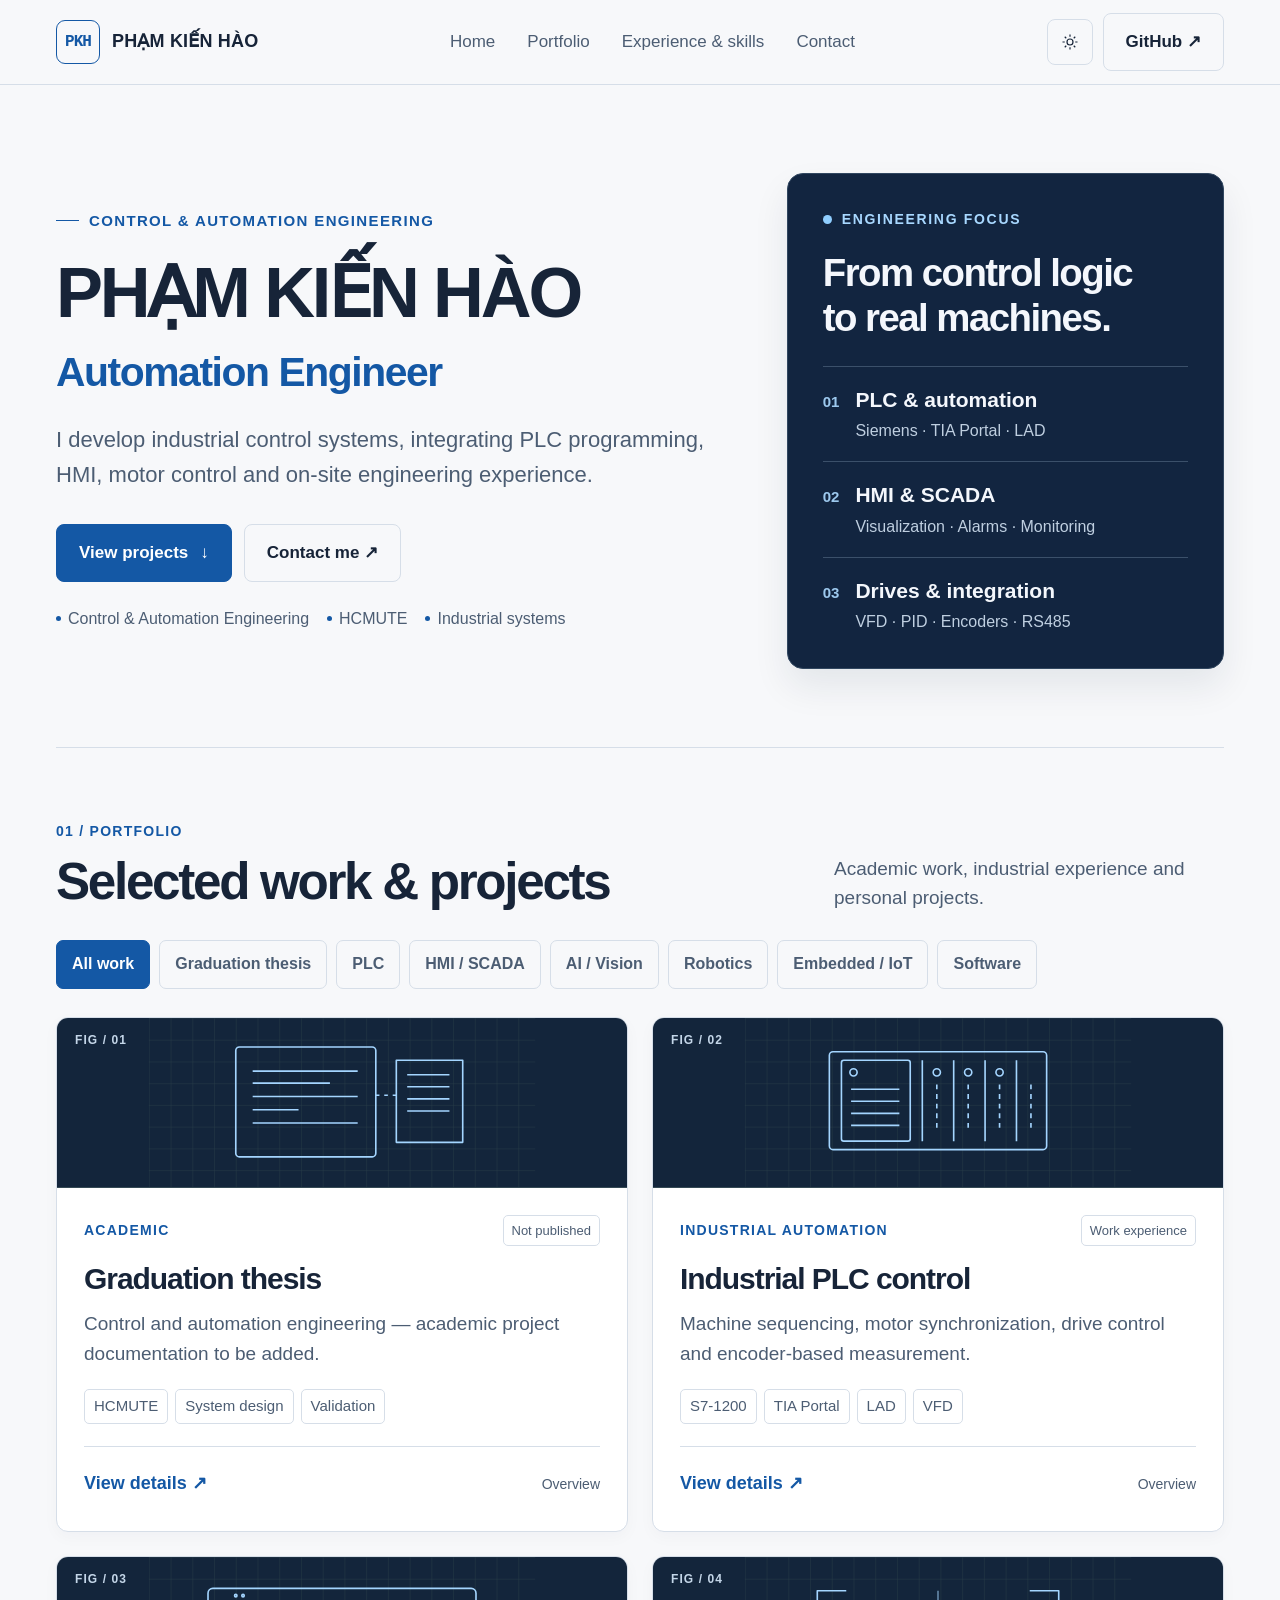
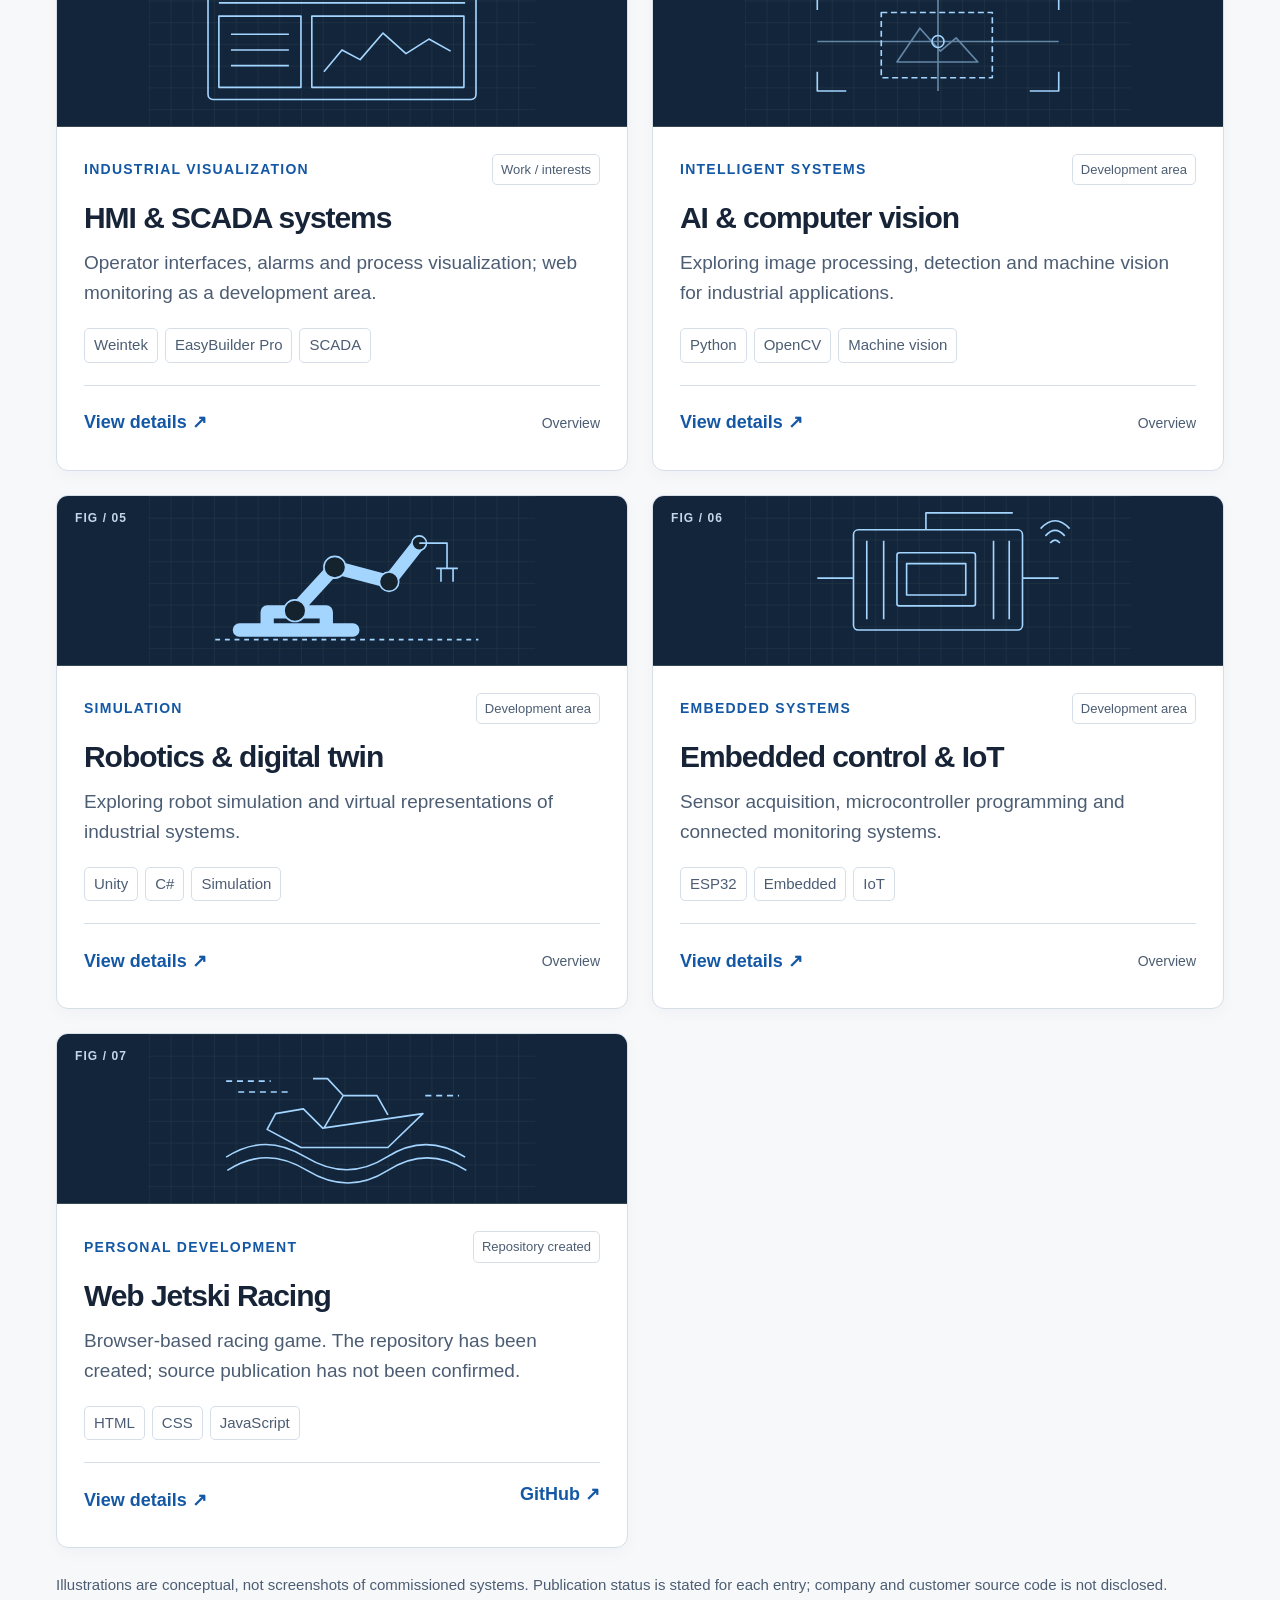
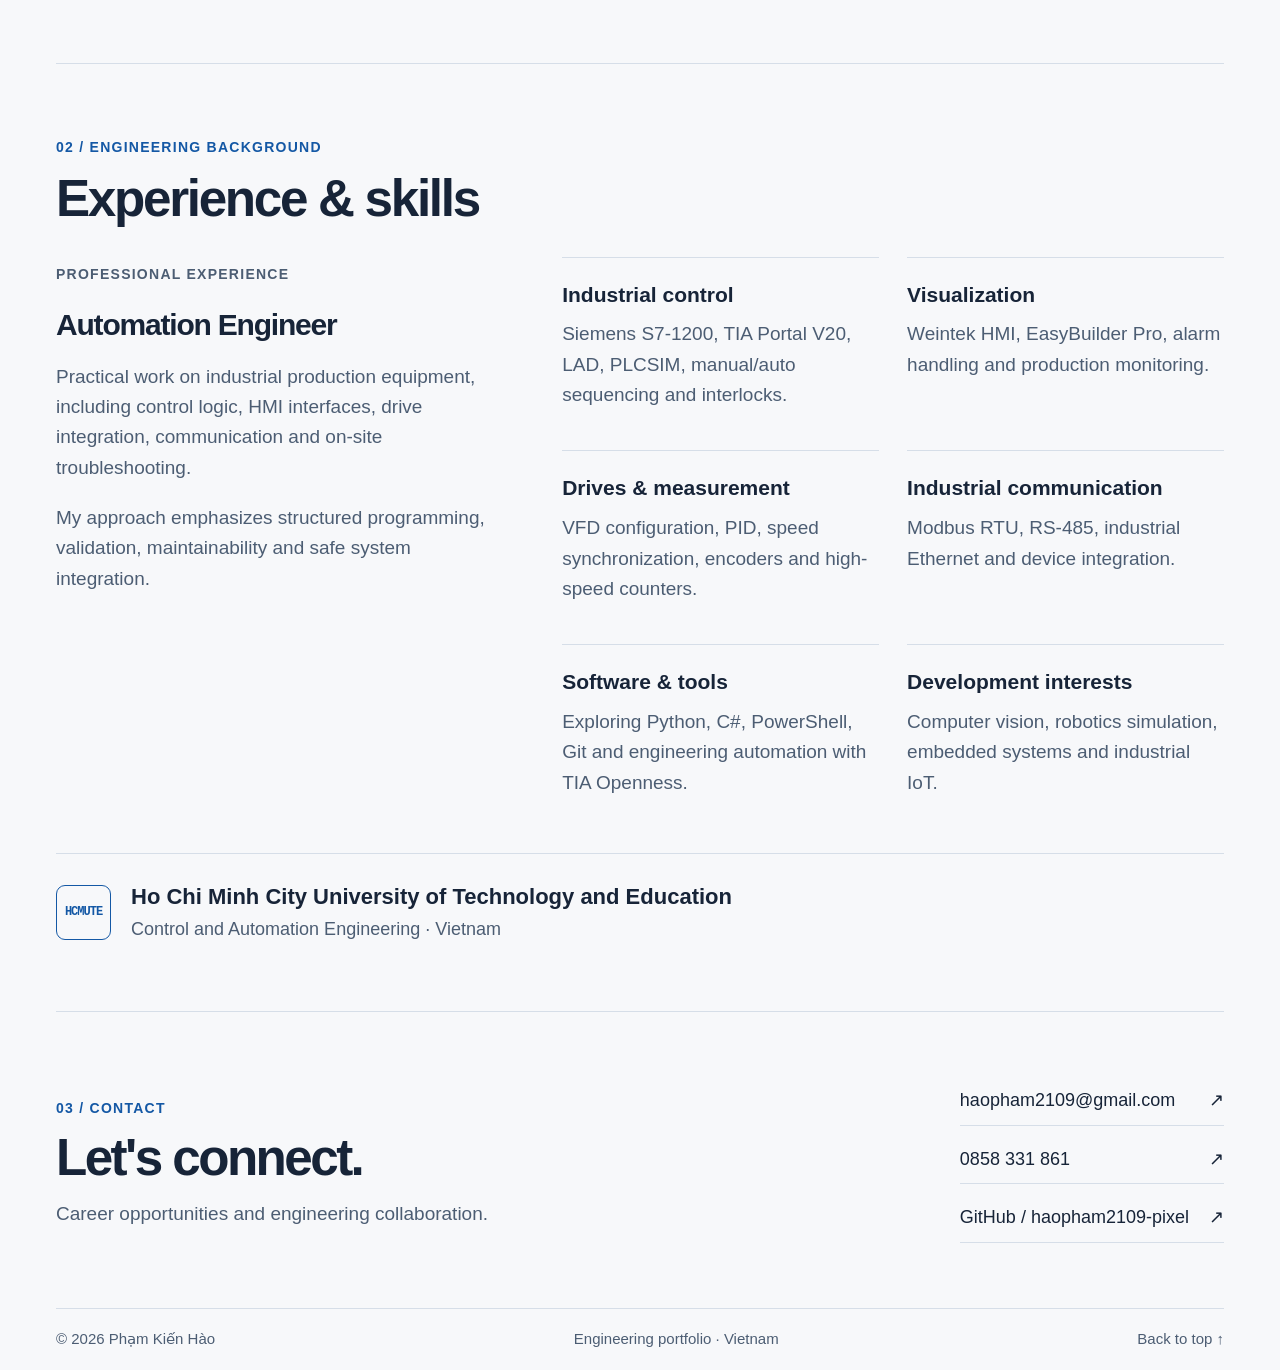
==== index.html @ 2a6c2bca "Add files via upload" ====
<!doctype html>
<html lang="en" data-theme="light">
<head>
<meta charset="utf-8"><meta name="viewport" content="width=device-width,initial-scale=1">
<meta name="description" content="Engineering portfolio of Phạm Kiến Hào — industrial automation, PLC, HMI and control systems.">
<title>Phạm Kiến Hào | Automation Engineer</title>
<style>
:root{color-scheme:dark;--bg:#10171e;--panel:#151f28;--panel2:#1a2630;--ink:#f1f4f3;--muted:#a6b4bf;--line:#33414a;--accent:#93e3ca;--onaccent:#10251f;--nav:rgba(16,23,30,.94);--art:#121e28;--max:1280px}html[data-theme=light]{color-scheme:light;--bg:#f5f6f3;--panel:#fff;--panel2:#eaf0ed;--ink:#16252b;--muted:#4b6069;--line:#ccd7d6;--accent:#006b58;--onaccent:#fff;--nav:rgba(245,246,243,.95);--art:#14232d}*{box-sizing:border-box}html{scroll-behavior:smooth;scroll-padding-top:100px}body{margin:0;background:var(--bg);color:var(--ink);font-family:Inter,'Segoe UI',Arial,sans-serif;line-height:1.6}a{color:inherit;text-decoration:none}button{font:inherit;cursor:pointer}a:focus-visible,button:focus-visible{outline:2px solid var(--accent);outline-offset:4px}button:disabled{cursor:default}h1,h2,h3,p{margin:0}svg{display:block} .wrap{width:min(var(--max),calc(100% - 96px));margin:auto}.mono{font:600 11px/1.5 ui-monospace,Consolas,monospace;letter-spacing:.12em;text-transform:uppercase}.muted{color:var(--muted)}.accent{color:var(--accent)}.nav{position:sticky;top:0;z-index:10;background:var(--nav);backdrop-filter:blur(14px);border-bottom:1px solid var(--line)}.nav-inner{display:flex;align-items:center;justify-content:space-between;gap:24px;height:76px}.brand{display:flex;gap:12px;align-items:center;font-size:14px;font-weight:700;white-space:nowrap}.logo{width:37px;height:37px;display:grid;place-items:center;border:1px solid var(--accent);color:var(--accent);font:bold 14px/1 Consolas,monospace;letter-spacing:-1px}.nav-links{display:flex;gap:28px;align-items:center;color:var(--muted);font-size:14px}.nav-links a:hover{color:var(--accent)}.tools{display:flex;align-items:center;gap:10px}.theme{border:1px solid var(--line);background:none;color:var(--ink);width:38px;height:38px;display:grid;place-items:center;border-radius:4px}.theme svg{width:18px;height:18px;stroke:currentColor;fill:none;stroke-width:1.6}.button{display:inline-flex;align-items:center;justify-content:center;gap:12px;padding:12px 19px;border:1px solid var(--line);border-radius:4px;font-weight:650;font-size:14px;transition:transform .2s,background .2s}.button:hover{transform:translateY(-2px);background:var(--panel2)}.primary{background:var(--accent);color:var(--onaccent);border-color:var(--accent)}.primary:hover{background:var(--accent);filter:brightness(1.05)}.hero{display:grid;grid-template-columns:1.1fr .9fr;gap:55px;align-items:center;padding:76px 0 58px}.eyebrow{display:flex;align-items:center;gap:10px;color:var(--accent);margin-bottom:20px}.eyebrow:before{content:'';width:23px;height:1px;background:currentColor}.hero h1{font-size:clamp(45px,5.15vw,79px);letter-spacing:-.065em;line-height:1.03;font-weight:750}.hero h1 span{display:block;color:var(--accent);font-size:.75em;letter-spacing:-.045em;margin-top:12px}.hero .intro{color:var(--muted);max-width:600px;font-size:17px;line-height:1.7;margin:25px 0 28px}.actions{display:flex;flex-wrap:wrap;gap:12px}.hero-meta{margin-top:30px;color:var(--muted);font-size:12px;display:flex;flex-wrap:wrap;gap:8px 18px}.hero-meta span{display:flex;align-items:center;gap:7px}.hero-meta span:before{content:'';width:5px;height:5px;background:var(--accent);border-radius:50%}.schematic{color:#91e2cb;background:#121f29;border:1px solid #344851;position:relative;border-radius:5px;overflow:hidden;box-shadow:0 22px 55px #0002}.schematic header,.schematic footer{display:flex;justify-content:space-between;align-items:center;padding:13px 18px;border-bottom:1px solid #344851;color:#aebec8;font-size:10px;gap:10px}.schematic footer{border-top:1px solid #344851;border-bottom:0}.schematic svg{width:100%;height:auto}.strip{display:grid;grid-template-columns:repeat(4,1fr);border-block:1px solid var(--line)}.strip div{padding:23px 20px;border-right:1px solid var(--line)}.strip div:first-child{padding-left:0}.strip div:last-child{border:0}.strip strong{display:block;font-size:16px;font-weight:650}.strip small{color:var(--muted);font-size:12px}.section{padding:65px 0;border-bottom:1px solid var(--line)}.sectionhead{display:flex;align-items:end;justify-content:space-between;gap:24px;margin-bottom:27px}.sectionhead h2{font-size:clamp(30px,3.5vw,47px);line-height:1.1;letter-spacing:-.045em;margin-top:8px}.sectionhead p{max-width:460px;color:var(--muted);font-size:14px}.filters{display:flex;flex-wrap:wrap;gap:8px;margin-bottom:21px}.filter{border:1px solid var(--line);border-radius:3px;background:transparent;color:var(--muted);font-size:12px;padding:8px 13px;font-weight:600}.filter[aria-pressed=true]{background:var(--accent);color:var(--onaccent);border-color:var(--accent)}.filter:hover:not([aria-pressed=true]){color:var(--ink);background:var(--panel)}.projects{display:grid;grid-template-columns:repeat(3,1fr);gap:16px}.project{border:1px solid var(--line);background:var(--panel);border-radius:5px;overflow:hidden;display:flex;flex-direction:column;transition:border-color .2s,transform .2s}.project:hover{border-color:var(--accent);transform:translateY(-3px)}.project[hidden]{display:none}.art{background:var(--art);height:145px;border-bottom:1px solid #354a55;color:#8cdcc6;position:relative;overflow:hidden}.art svg{width:100%;height:100%}.art-label{position:absolute;left:13px;top:11px;color:#9badb9;font-size:9px;letter-spacing:.1em}.project-content{padding:21px;flex:1;display:flex;flex-direction:column}.project-top{display:flex;align-items:center;justify-content:space-between;gap:8px;margin-bottom:12px}.category{color:var(--accent)}.status{color:var(--muted);font-size:10px;border:1px solid var(--line);border-radius:3px;padding:3px 6px;white-space:nowrap}.project h3{font-size:22px;letter-spacing:-.035em;line-height:1.23;margin-bottom:10px}.project p{font-size:14px;color:var(--muted);margin-bottom:16px}.tags{display:flex;flex-wrap:wrap;gap:5px;margin:0 0 18px}.tags span{font-size:11px;border:1px solid var(--line);padding:3px 7px;border-radius:3px;color:var(--muted)}.project-bottom{margin-top:auto;border-top:1px solid var(--line);padding-top:13px;display:flex;align-items:center;justify-content:space-between;gap:10px}.project-bottom button,.textlink{border:0;background:none;padding:0;color:var(--accent);font-weight:650;font-size:13px;text-align:left}.project-bottom button:hover,.textlink:hover{text-decoration:underline}.project-bottom small{color:var(--muted);font:11px Consolas,monospace}.note{color:var(--muted);font-size:12px;margin-top:18px}.skills-layout{display:grid;grid-template-columns: .7fr 1.3fr;gap:50px}.experience h3{font-size:25px;letter-spacing:-.04em;margin:12px 0}.experience p{color:var(--muted);font-size:15px;margin-bottom:20px}.skills{display:grid;grid-template-columns:1fr 1fr;gap:14px}.skill{border-top:1px solid var(--line);padding:17px 0}.skill h3{font-size:15px;margin-bottom:7px}.skill p{color:var(--muted);font-size:13px}.education{display:flex;align-items:center;gap:20px;margin-top:35px;border-top:1px solid var(--line);padding-top:25px}.education .logo{flex:none;width:55px;height:55px;font-size:12px}.education strong{display:block;font-size:15px}.education p{color:var(--muted);font-size:13px}.contact{display:flex;justify-content:space-between;align-items:center;gap:35px;padding:55px 0}.contact h2{font-size:clamp(32px,4vw,53px);line-height:1.1;letter-spacing:-.05em;margin:8px 0 12px}.contact p{color:var(--muted)}.contact-links{display:grid;gap:10px;min-width:260px}.contact-links a{display:flex;justify-content:space-between;gap:20px;border-bottom:1px solid var(--line);padding:9px 0;font-size:15px}.contact-links a:hover{color:var(--accent)}.page-footer{border-top:1px solid var(--line);padding:18px 0;color:var(--muted);font-size:12px;display:flex;justify-content:space-between;gap:20px}.menu{display:none}dialog{width:min(620px,calc(100% - 32px));padding:28px;border:1px solid var(--line);border-radius:7px;background:var(--panel);color:var(--ink);box-shadow:0 20px 100px #0006}dialog::backdrop{background:#071018bb;backdrop-filter:blur(4px)}.dialog-top{display:flex;justify-content:space-between;align-items:center;gap:10px}.close{border:1px solid var(--line);color:var(--ink);background:transparent;border-radius:4px;width:35px;height:35px;font-size:24px;line-height:1}.dialog-body h2{font-size:30px;line-height:1.2;letter-spacing:-.04em;margin:15px 0}.dialog-body h3{font-size:15px;margin:20px 0 5px}.dialog-body p,.dialog-body li{font-size:15px;color:var(--muted)}.dialog-body ul{padding-left:20px}.dialog-body .button{margin-top:20px}.no-results{padding:30px;border:1px dashed var(--line);color:var(--muted);grid-column:1/-1}.skip{position:absolute;left:-1000px;top:5px;z-index:99;background:var(--accent);color:var(--onaccent);padding:10px}.skip:focus{left:10px}
@media(max-width:1000px){.wrap{width:calc(100% - 56px)}.hero{gap:30px;padding-top:52px}.nav-links{gap:17px}.projects{grid-template-columns:repeat(2,1fr)}.skills-layout{gap:25px}.strip strong{font-size:14px}}
@media(max-width:720px){.wrap{width:calc(100% - 36px)}.nav-inner{height:62px;gap:10px}.brand{font-size:13px}.nav-links{display:none;position:absolute;left:0;right:0;top:62px;background:var(--bg);padding:20px;flex-direction:column;align-items:stretch;border-bottom:1px solid var(--line)}.nav-links.open{display:flex}.menu{display:block}.nav-contact{display:none}.hero{grid-template-columns:1fr;gap:28px;padding:43px 0 30px}.hero h1{font-size:clamp(43px,9vw,65px)}.hero .intro{font-size:16px;margin:18px 0 23px}.hero-meta{margin-top:18px}.strip{grid-template-columns:1fr 1fr}.strip div{padding:13px 10px!important;border-bottom:1px solid var(--line)}.strip div:nth-child(2){border-right:0}.strip div:nth-child(n+3){border-bottom:0}.section{padding:43px 0}.sectionhead{align-items:start;flex-direction:column;gap:12px}.projects{grid-template-columns:1fr}.art{height:155px}.skills-layout{grid-template-columns:1fr;gap:12px}.skills{gap:12px}.contact{align-items:start;flex-direction:column;padding:38px 0;gap:20px}.contact-links{width:100%;min-width:0}.page-footer{font-size:11px;flex-wrap:wrap}.project:hover{transform:none}}
@media(prefers-reduced-motion:reduce){*,*:before,*:after{scroll-behavior:auto!important;transition:none!important}}

/* V2 — editorial portfolio and readable typography */
:root{--max:1360px;--bg:#0c1422;--panel:#142237;--panel2:#1c2d44;--ink:#f4f7fc;--muted:#bcc8d8;--line:#34445c;--accent:#80c9ff;--onaccent:#10223a;--nav:rgba(12,20,34,.97);--art:#13253b}
html[data-theme=light]{--bg:#f7f8fa;--panel:#fff;--panel2:#edf2f8;--ink:#172438;--muted:#4c5d73;--line:#d6dee8;--accent:#1458a5;--onaccent:#fff;--nav:rgba(247,248,250,.97);--art:#13253b}
body{font-family:'Segoe UI',Arial,sans-serif;font-size:19px;line-height:1.65;letter-spacing:0}.wrap{width:min(var(--max),calc(100% - 112px))}.mono{font-family:inherit;font-size:14px;letter-spacing:.09em;line-height:1.45;font-weight:700}.nav-inner{height:84px}.brand{font-size:18px;letter-spacing:.01em}.logo{width:44px;height:44px;border-radius:9px;font-size:16px}.nav-links{font-size:17px;gap:32px}.theme{width:46px;height:46px;border-radius:8px}.button{font-size:17px;padding:14px 22px;border-radius:8px;min-height:52px}.hero{grid-template-columns:1.3fr .85fr;gap:62px;padding:88px 0 78px;align-items:center}.eyebrow{font-size:15px;margin-bottom:22px}.hero h1{font-size:clamp(46px,5.5vw,86px);letter-spacing:-.045em;line-height:1.12;font-weight:780;text-wrap:balance}.hero h1 span{font-size:.58em;margin-top:17px;letter-spacing:-.035em;line-height:1.17;font-weight:650}.hero .intro{font-size:22px;line-height:1.6;margin:25px 0 31px;max-width:690px}.hero-meta{font-size:16px;margin-top:24px}.focus-panel{background:#122540;color:#f4f7fc;padding:34px 35px;border-radius:16px;box-shadow:0 18px 36px #10254015;border:1px solid #314760}.focus-kicker{font-size:14px;font-weight:700;letter-spacing:.12em;color:#a8d8ff;display:flex;align-items:center;gap:10px}.focus-dot{width:9px;height:9px;border-radius:50%;background:#8fceff}.focus-panel h2{font-size:clamp(29px,3vw,43px);line-height:1.17;letter-spacing:-.04em;margin:20px 0 25px}.focus-row{display:flex;gap:16px;align-items:baseline;border-top:1px solid #3b506a;padding:18px 0}.focus-row:last-child{padding-bottom:0}.focus-row>span{font-size:15px;font-weight:650;color:#9dc9ee}.focus-row strong{font-size:21px;line-height:1.3;font-weight:650}.focus-row p{font-size:16px;color:#bfcfe0;margin-top:3px;line-height:1.5}.section{padding:66px 0;border-top:1px solid var(--line);border-bottom:0}.sectionhead{margin-bottom:28px}.sectionhead h2{font-size:clamp(35px,4vw,54px);letter-spacing:-.045em;line-height:1.15}.sectionhead p{font-size:19px;max-width:390px;line-height:1.5}.filters{gap:9px;margin-bottom:28px}.filter{font-size:16px;padding:10px 15px;border-radius:7px;min-height:45px}.projects{grid-template-columns:repeat(2,minmax(0,1fr));gap:24px}.project{border-radius:12px;box-shadow:0 5px 16px #10254008}.art{height:170px;color:#a4d5ff;background:#13253b}.art svg{max-width:480px;margin:auto}.art-label{font-size:12px;color:#c4d6e8;top:14px;left:18px}.project-content{padding:27px}.project-top{margin-bottom:15px;flex-wrap:wrap}.category{font-size:14px}.status{font-size:13px;padding:4px 8px;white-space:normal;border-radius:5px}.project h3{font-size:30px;letter-spacing:-.035em;line-height:1.2;margin-bottom:12px}.project p{font-size:19px;line-height:1.6;margin-bottom:19px}.tags{gap:7px;margin-bottom:22px}.tags span{font-size:15px;padding:4px 9px;border-radius:5px}.project-bottom{padding-top:17px}.project-bottom button,.textlink{font-size:18px;min-height:40px}.project-bottom small{font:14px/1.5 inherit;color:var(--muted);font-family:inherit;font-size:14px}.note{font-size:15px;line-height:1.6;margin-top:25px}.skills-layout{grid-template-columns:.8fr 1.2fr;gap:65px}.experience h3{font-size:30px}.experience p,.skill p{font-size:19px;line-height:1.6}.skill h3{font-size:21px}.skills{gap:20px 28px}.skill{padding:20px 0}.education strong{font-size:22px}.education p{font-size:18px}.contact{border-top:1px solid var(--line);padding:65px 0}.contact h2{font-size:clamp(36px,4vw,58px)}.contact-links a{font-size:18px;overflow-wrap:anywhere}.page-footer{font-size:15px}.dialog-body h2{font-size:36px}.dialog-body h3{font-size:22px}.dialog-body p,.dialog-body li{font-size:19px}.close{width:44px;height:44px}dialog{width:min(740px,calc(100% - 32px));padding:32px;border-radius:12px;max-height:90dvh;overflow:auto}
@media(max-width:1100px){.wrap{width:calc(100% - 64px)}.hero{gap:32px;padding:64px 0}.nav-links{gap:17px;font-size:16px}.focus-panel{padding:25px}.focus-row strong{font-size:20px}.hero h1{font-size:clamp(45px,6vw,70px)}.brand{font-size:16px}.skills-layout{gap:32px}}
@media(max-width:800px){.wrap{width:calc(100% - 40px)}.nav-inner{height:70px}.nav-links{display:none;position:absolute;top:70px;left:0;right:0;padding:22px;background:var(--bg);border-bottom:1px solid var(--line);flex-direction:column;align-items:stretch}.nav-links.open{display:flex}.menu{display:grid}.nav-contact{display:none}.hero{grid-template-columns:1fr;gap:30px;padding:48px 0}.hero h1{font-size:clamp(43px,8.7vw,66px)}.hero .intro{font-size:20px}.hero-meta{font-size:15px}.focus-panel{padding:27px}.focus-panel h2{font-size:34px}.section{padding:46px 0}.sectionhead{flex-direction:column;align-items:flex-start;gap:12px}.sectionhead p{max-width:100%;font-size:18px}.projects{grid-template-columns:1fr}.project-content{padding:23px}.project h3{font-size:29px}.skills-layout{grid-template-columns:1fr;gap:25px}.skills{grid-template-columns:1fr}.contact{flex-direction:column;align-items:flex-start;gap:20px;padding:46px 0}.contact-links{min-width:0;width:100%}.page-footer{flex-wrap:wrap}.education strong{font-size:19px}.education p{font-size:17px}}
@media(max-width:380px){.wrap{width:calc(100% - 28px)}.brand{font-size:14px}.brand .logo{width:36px;height:36px}.theme{width:40px;height:40px}.hero h1{font-size:39px}.hero .intro{font-size:19px}.button{font-size:16px;padding:12px 16px}.focus-panel{padding:21px}.project-content{padding:19px}.project h3{font-size:26px}.project p{font-size:18px}.tags span{font-size:14px}}
</style>
</head>
<body>
<a class="skip" href="#main">Skip to content</a>
<header class="nav"><div class="wrap nav-inner"><a class="brand" href="#top" aria-label="Phạm Kiến Hào, home"><span class="logo">PKH</span><span>PHẠM KIẾN HÀO</span></a><nav class="nav-links" id="navigation" aria-label="Main navigation"><a href="#top">Home</a><a href="#projects">Portfolio</a><a href="#expertise">Experience & skills</a><a href="#contact">Contact</a></nav><div class="tools"><button class="theme" id="theme" aria-label="Switch to dark theme" title="Switch theme"><svg viewBox="0 0 24 24"><circle cx="12" cy="12" r="4"/><path d="M12 2v3m0 14v3M2 12h3m14 0h3M5 5l2 2m10 10 2 2M19 5l-2 2M7 17l-2 2"/></svg></button><a class="button nav-contact" href="https://github.com/haopham2109-pixel" target="_blank" rel="noopener">GitHub ↗</a><button class="theme menu" id="menu" aria-label="Open navigation" aria-expanded="false" aria-controls="navigation">☰</button></div></div></header>
<main id="main" class="wrap">
<section class="hero" id="top"><div><div class="eyebrow mono">CONTROL &amp; AUTOMATION ENGINEERING</div><h1>PHẠM KIẾN HÀO<span>Automation Engineer</span></h1><p class="intro">I develop industrial control systems, integrating PLC programming, HMI, motor control and on-site engineering experience.</p><div class="actions"><a class="button primary" href="#projects">View projects <span aria-hidden="true">↓</span></a><a class="button" href="mailto:haopham2109@gmail.com">Contact me ↗</a></div><div class="hero-meta"><span>Control & Automation Engineering</span><span>HCMUTE</span><span>Industrial systems</span></div></div>
<aside class="focus-panel" aria-label="Core engineering experience">
<div class="focus-kicker"><span class="focus-dot"></span> ENGINEERING FOCUS</div>
<h2>From control logic<br>to real machines.</h2>
<div class="focus-row"><span>01</span><div><strong>PLC &amp; automation</strong><p>Siemens · TIA Portal · LAD</p></div></div>
<div class="focus-row"><span>02</span><div><strong>HMI &amp; SCADA</strong><p>Visualization · Alarms · Monitoring</p></div></div>
<div class="focus-row"><span>03</span><div><strong>Drives &amp; integration</strong><p>VFD · PID · Encoders · RS485</p></div></div>
</aside>
</section>
<section class="section" id="projects"><div class="sectionhead"><div><span class="mono accent">01 / PORTFOLIO</span><h2>Selected work &amp; projects</h2></div><p>Academic work, industrial experience and personal projects.</p></div><div class="filters" role="group" aria-label="Filter projects" id="filters"><button class="filter" data-filter="all" aria-pressed="true">All work</button><button class="filter" data-filter="academic" aria-pressed="false">Graduation thesis</button><button class="filter" data-filter="plc" aria-pressed="false">PLC</button><button class="filter" data-filter="scada" aria-pressed="false">HMI / SCADA</button><button class="filter" data-filter="ai" aria-pressed="false">AI / Vision</button><button class="filter" data-filter="robot" aria-pressed="false">Robotics</button><button class="filter" data-filter="iot" aria-pressed="false">Embedded / IoT</button><button class="filter" data-filter="software" aria-pressed="false">Software</button></div><div class="projects" id="project-grid"></div><p class="note">Illustrations are conceptual, not screenshots of commissioned systems. Publication status is stated for each entry; company and customer source code is not disclosed.</p></section>
<section class="section" id="expertise"><div class="sectionhead"><div><span class="mono accent">02 / Engineering background</span><h2>Experience & skills</h2></div></div><div class="skills-layout"><div class="experience"><span class="mono muted">Professional experience</span><h3>Automation Engineer</h3><p>Practical work on industrial production equipment, including control logic, HMI interfaces, drive integration, communication and on-site troubleshooting.</p><p>My approach emphasizes structured programming, validation, maintainability and safe system integration.</p></div><div class="skills"><div class="skill"><h3>Industrial control</h3><p>Siemens S7-1200, TIA Portal V20, LAD, PLCSIM, manual/auto sequencing and interlocks.</p></div><div class="skill"><h3>Visualization</h3><p>Weintek HMI, EasyBuilder Pro, alarm handling and production monitoring.</p></div><div class="skill"><h3>Drives & measurement</h3><p>VFD configuration, PID, speed synchronization, encoders and high-speed counters.</p></div><div class="skill"><h3>Industrial communication</h3><p>Modbus RTU, RS-485, industrial Ethernet and device integration.</p></div><div class="skill"><h3>Software & tools</h3><p>Exploring Python, C#, PowerShell, Git and engineering automation with TIA Openness.</p></div><div class="skill"><h3>Development interests</h3><p>Computer vision, robotics simulation, embedded systems and industrial IoT.</p></div></div></div><div class="education"><span class="logo">HCMUTE</span><div><strong>Ho Chi Minh City University of Technology and Education</strong><p>Control and Automation Engineering · Vietnam</p></div></div></section>
<section class="contact" id="contact"><div><span class="mono accent">03 / Contact</span><h2>Let's connect.</h2><p>Career opportunities and engineering collaboration.</p></div><div class="contact-links"><a href="mailto:haopham2109@gmail.com">haopham2109@gmail.com <span>↗</span></a><a href="tel:+84858331861">0858 331 861 <span>↗</span></a><a href="https://github.com/haopham2109-pixel" target="_blank" rel="noopener">GitHub / haopham2109-pixel <span>↗</span></a></div></section>
<footer class="page-footer"><span>© 2026 Phạm Kiến Hào</span><span>Engineering portfolio · Vietnam</span><a href="#top">Back to top ↑</a></footer>
</main>
<dialog id="details" aria-labelledby="detail-title"><div class="dialog-top"><span class="mono accent" id="detail-category">Project brief</span><button class="close" aria-label="Close project details" id="close">×</button></div><div class="dialog-body" id="detail-content"></div></dialog>
<script>
// Add future projects here. Use actual screenshots, verified results and real repository URLs only.
const data=[
{cat:'academic',label:'Academic',title:'Graduation thesis',status:'Not published',art:'thesis',desc:'Control and automation engineering — academic project documentation to be added.',tags:['HCMUTE','System design','Validation'],detail:'The exact thesis title, scope and results have not yet been added to this portfolio.',points:['Add the official thesis title and a concise problem statement.','Include your individual contribution, system architecture and actual test results.','Publish authorized source code, report excerpts and demonstration video.']},
{cat:'plc',label:'Industrial automation',title:'Industrial PLC control',status:'Work experience',art:'plc',desc:'Machine sequencing, motor synchronization, drive control and encoder-based measurement.',tags:['S7-1200','TIA Portal','LAD','VFD'],detail:'An overview of practical industrial automation experience, not a downloadable company project.',points:['PLC control logic and manual/automatic operating sequences.','Motor speed synchronization, drive configuration and measurement integration.','Simulation, interlock validation and on-site troubleshooting.']},
{cat:'scada',label:'Industrial visualization',title:'HMI & SCADA systems',status:'Work / interests',art:'scada',desc:'Operator interfaces, alarms and process visualization; web monitoring as a development area.',tags:['Weintek','EasyBuilder Pro','SCADA'],detail:'HMI development experience and an area for future public SCADA demonstrations.',points:['Operator controls and machine status visualization.','Alarm management and production values.','A separate public SCADA demonstration can be added when available.']},
{cat:'ai',label:'Intelligent systems',title:'AI & computer vision',status:'Development area',art:'vision',desc:'Exploring image processing, detection and machine vision for industrial applications.',tags:['Python','OpenCV','Machine vision'],detail:'A portfolio category for future AI and computer vision projects. No completed public project or accuracy metric is claimed.',points:['Add a real dataset and explain the inspection problem.','Document the method, test procedure and actual evaluation metrics.']},
{cat:'robot',label:'Simulation',title:'Robotics & digital twin',status:'Development area',art:'robot',desc:'Exploring robot simulation and virtual representations of industrial systems.',tags:['Unity','C#','Simulation'],detail:'A planned portfolio category for robotics and simulation work.',points:['Add a functional robot or industrial simulation.','Document the control model and a reproducible demonstration.']},
{cat:'iot',label:'Embedded systems',title:'Embedded control & IoT',status:'Development area',art:'iot',desc:'Sensor acquisition, microcontroller programming and connected monitoring systems.',tags:['ESP32','Embedded','IoT'],detail:'A portfolio category for future embedded and industrial IoT demonstrations.',points:['Add the actual circuit, hardware list and firmware.','Document communication, testing and measured results.']},
{cat:'software',label:'Personal development',title:'Web Jetski Racing',status:'Repository created',art:'game',desc:'Browser-based racing game. The repository has been created; source publication has not been confirmed.',tags:['HTML','CSS','JavaScript'],url:'https://github.com/haopham2109-pixel/Web-Jetski-Racing',detail:'A personal browser-game project and an exercise in web development and GitHub workflows.',points:['The GitHub repository is available.','Source code and a playable demo can be linked after publication.']}
];
// Original schematic illustrations, not project evidence.
const drawings={thesis:'<rect x="72" y="24" width="116" height="91" rx="3"/><path d="M86 44h87M86 54h64M86 65h87M86 76h38M86 87h87"/><path d="M205 35h55v68h-55zM214 47h35M214 57h35M214 67h35M214 77h35"/><path d="M188 64h17" stroke-dasharray="3 4"/>',plc:'<rect x="70" y="28" width="180" height="81" rx="3"/><rect x="80" y="35" width="57" height="67" rx="2"/><path d="M147 35v67m26-67v67m26-67v67m26-67v67M88 59h40M88 69h40M88 79h40M88 89h40"/><path d="M159 55v37m26-37v37m26-37v37m26-37v37" stroke-dasharray="4 4"/><circle cx="90" cy="45" r="3"/><circle cx="159" cy="45" r="3"/><circle cx="185" cy="45" r="3"/><circle cx="211" cy="45" r="3"/>',scada:'<rect x="49" y="26" width="222" height="92" rx="4"/><path d="M58 38h204M58 49h68v59H58zM135 49h126v59H135zM145 95l15-18 15 8 19-22 19 17 19-12 18 10M68 64h48M68 77h48M68 90h48"/><circle cx="72" cy="32" r="1"/><circle cx="78" cy="32" r="1"/>',vision:'<path d="M60 44V28h24m152 0h24v16m0 51v16h-24m-152 0H60V95"/><rect x="113" y="46" width="92" height="54" stroke-dasharray="5 3"/><path d="M126 87l19-28 17 19 13-11 18 20zM160 28v83M60 70h200" opacity=".55"/><circle cx="160" cy="70" r="5"/>',robot:'<path d="M75 111h94M98 111V96h49v15M121 95l33-36 45 12 25-32" stroke-width="11" stroke-linecap="round" stroke-linejoin="round"/><g fill="#14232d"><circle cx="121" cy="95" r="9"/><circle cx="154" cy="59" r="9"/><circle cx="199" cy="71" r="8"/><circle cx="224" cy="39" r="6"/></g><path d="M224 39h23v21m-9 0h18m-14 0v11m10-11v11"/><path d="M55 119h218" stroke-dasharray="4 4"/>',iot:'<rect x="90" y="28" width="140" height="83" rx="4"/><rect x="126" y="47" width="65" height="44" rx="2"/><path d="M101 37v65m118-65v65M115 37v65m91-65v65M134 56h49v26h-49zM60 68h30m140 0h30M150 28V14h72"/><path d="M245 27q12-13 24 0m-20 6q8-9 16 0m-12 6q4-5 8 0"/>',game:'<path d="M64 102c22-14 43-14 66 0s45 14 67 0 43-14 65 0M65 113c22-14 43-14 66 0s45 14 67 0 43-14 65 0M98 79l28 15h72l29-28-83 12-16-16-23 4zM145 78l16-27h28l9 16M161 51l-13-14h-12"/><path d="M64 39h37m-27 9h45M229 51h28" stroke-dasharray="5 4"/>'};
function art(key){return `<svg viewBox="0 0 320 140" aria-hidden="true"><defs><pattern id="p-${key}" width="18" height="18" patternUnits="userSpaceOnUse"><path d="M18 0H0V18" fill="none" stroke="#2a3e49" stroke-width=".7"/></pattern></defs><rect width="320" height="140" fill="url(#p-${key})"/><g fill="none" stroke="currentColor" stroke-width="1.35" stroke-linejoin="round">${drawings[key]||drawings.thesis}</g></svg>`}
const grid=document.querySelector('#project-grid');
data.forEach((p,i)=>{let el=document.createElement('article');el.className='project';el.dataset.category=p.cat;el.innerHTML=`<div class="art">${art(p.art)}<span class="art-label mono">FIG / ${String(i+1).padStart(2,'0')}</span></div><div class="project-content"><div class="project-top"><span class="category mono">${p.label}</span><span class="status">${p.status}</span></div><h3>${p.title}</h3><p>${p.desc}</p><div class="tags">${p.tags.map(t=>`<span>${t}</span>`).join('')}</div><div class="project-bottom"><button data-index="${i}">View details ↗</button>${p.url?`<a class="textlink" href="${p.url}" target="_blank" rel="noopener">GitHub ↗</a>`:`<small>Overview</small>`}</div></div>`;grid.append(el)});
const buttons=[...document.querySelectorAll('.filter')];buttons.forEach(b=>b.addEventListener('click',()=>{buttons.forEach(x=>x.setAttribute('aria-pressed',String(x===b)));document.querySelectorAll('.project').forEach(p=>p.hidden=b.dataset.filter!=='all'&&p.dataset.category!==b.dataset.filter)}));
const dialog=document.querySelector('#details');grid.addEventListener('click',e=>{const b=e.target.closest('[data-index]');if(!b)return;const p=data[+b.dataset.index];document.querySelector('#detail-category').textContent=p.label+' / '+p.status;document.querySelector('#detail-content').innerHTML=`<h2 id="detail-title">${p.title}</h2><p>${p.detail}</p><h3>${p.cat==='academic'||['ai','robot','iot'].includes(p.cat)?'Planned documentation':'Scope & evidence'}</h3><ul>${p.points.map(s=>`<li>${s}</li>`).join('')}</ul>${p.url?`<a class="button primary" href="${p.url}" target="_blank" rel="noopener">Open repository ↗</a>`:''}`;dialog.showModal()});document.querySelector('#close').addEventListener('click',()=>dialog.close());dialog.addEventListener('click',e=>{if(e.target===dialog){const r=dialog.getBoundingClientRect();if(e.clientX<r.left||e.clientX>r.right||e.clientY<r.top||e.clientY>r.bottom)dialog.close()}});
const theme=document.querySelector('#theme');function setTheme(t){document.documentElement.dataset.theme=t;theme.setAttribute('aria-label',`Switch to ${t==='dark'?'light':'dark'} theme`);try{localStorage.setItem('pkh-theme-v2',t)}catch{}}try{if(['dark','light'].includes(localStorage.getItem('pkh-theme-v2')))setTheme(localStorage.getItem('pkh-theme-v2'))}catch{}theme.addEventListener('click',()=>setTheme(document.documentElement.dataset.theme==='dark'?'light':'dark'));
const menu=document.querySelector('#menu'),nav=document.querySelector('#navigation');function toggleMenu(v){nav.classList.toggle('open',v);menu.setAttribute('aria-expanded',String(v));menu.setAttribute('aria-label',v?'Close navigation':'Open navigation')}menu.addEventListener('click',()=>toggleMenu(!nav.classList.contains('open')));nav.querySelectorAll('a').forEach(a=>a.addEventListener('click',()=>toggleMenu(false)));
</script>
</body></html>
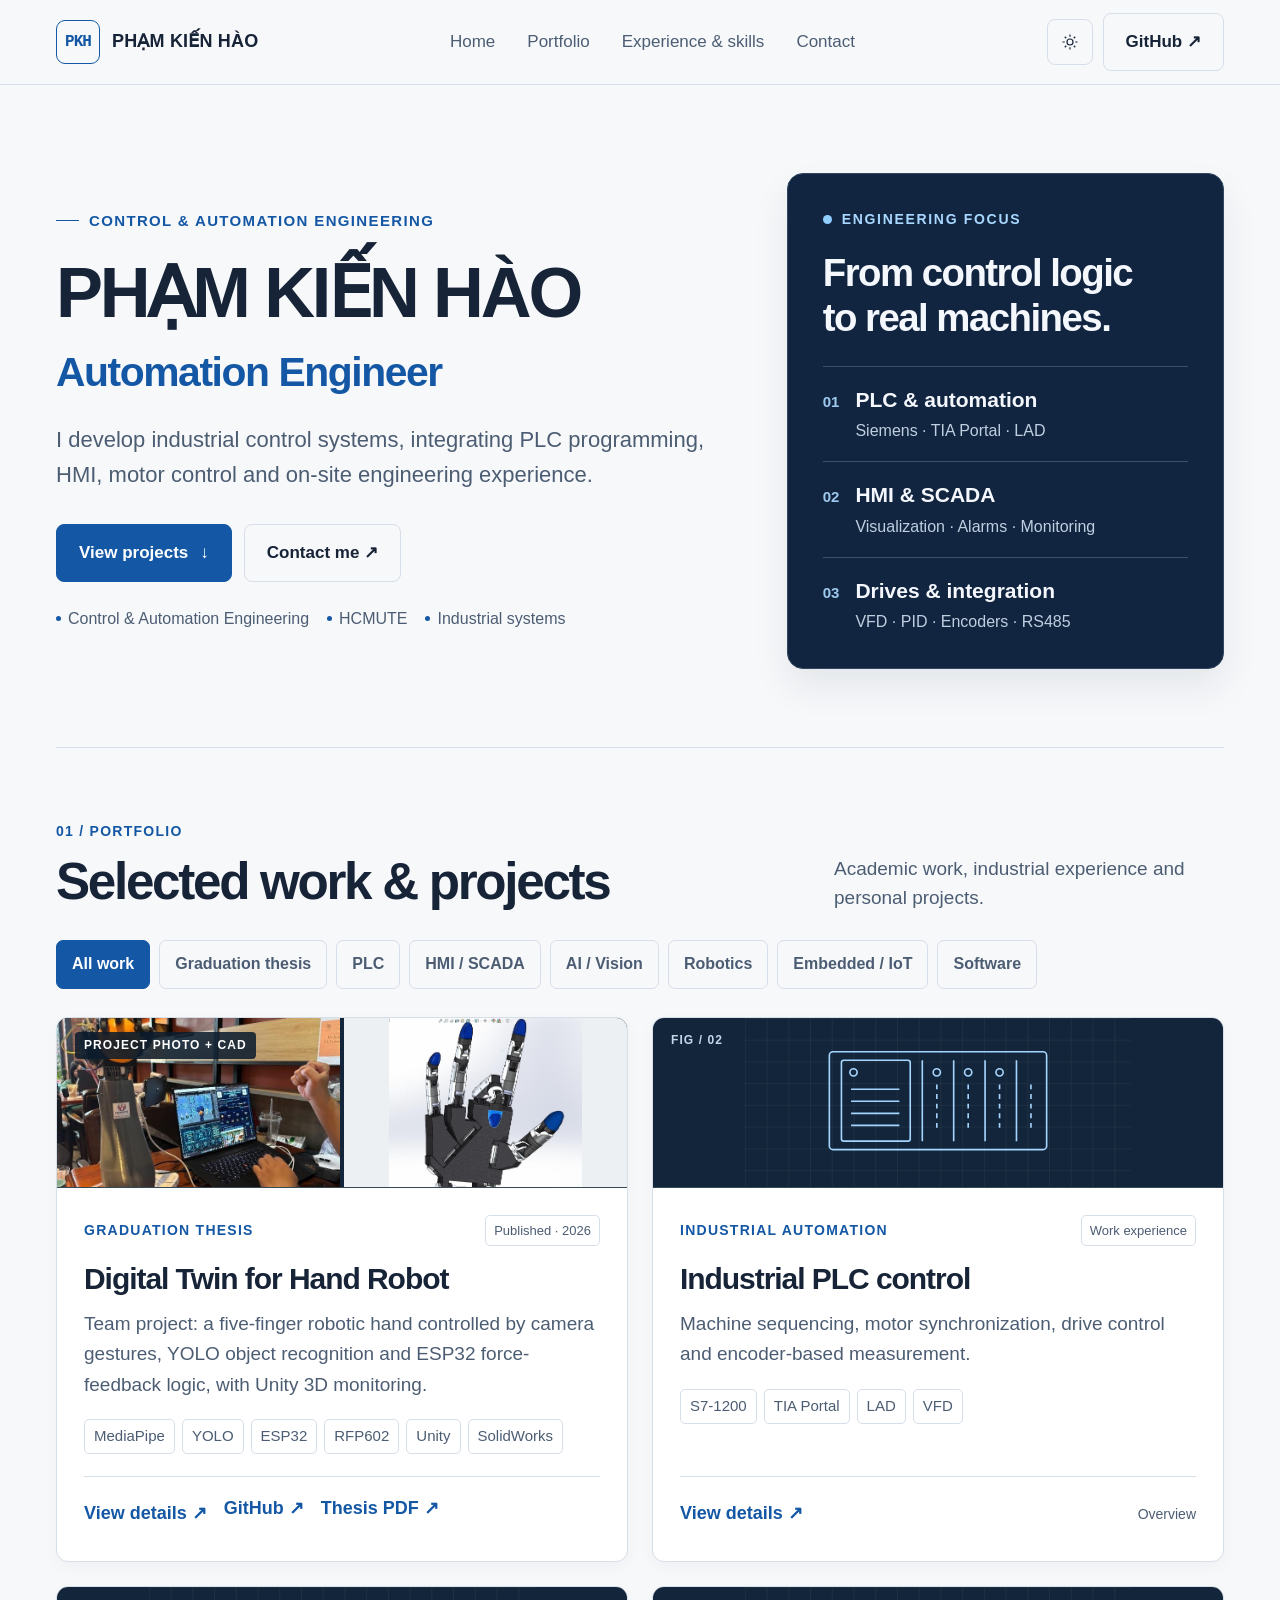
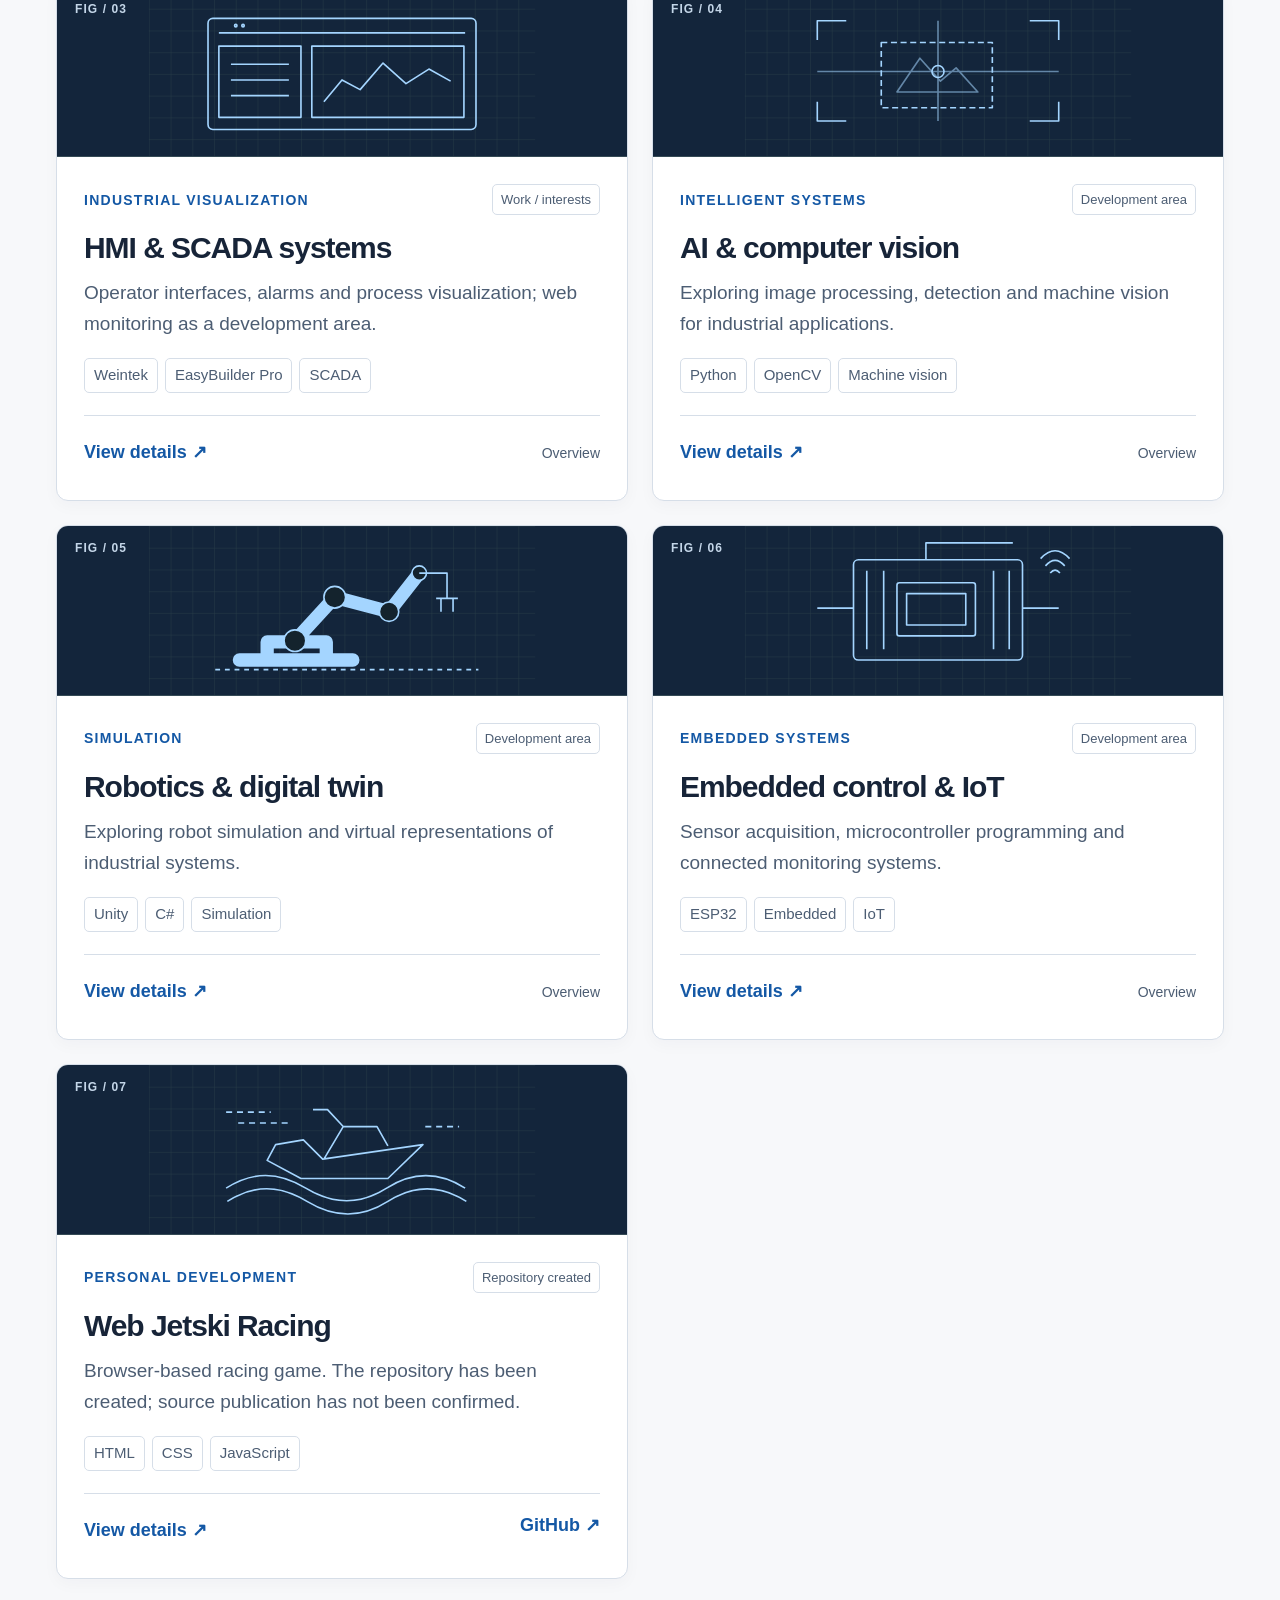
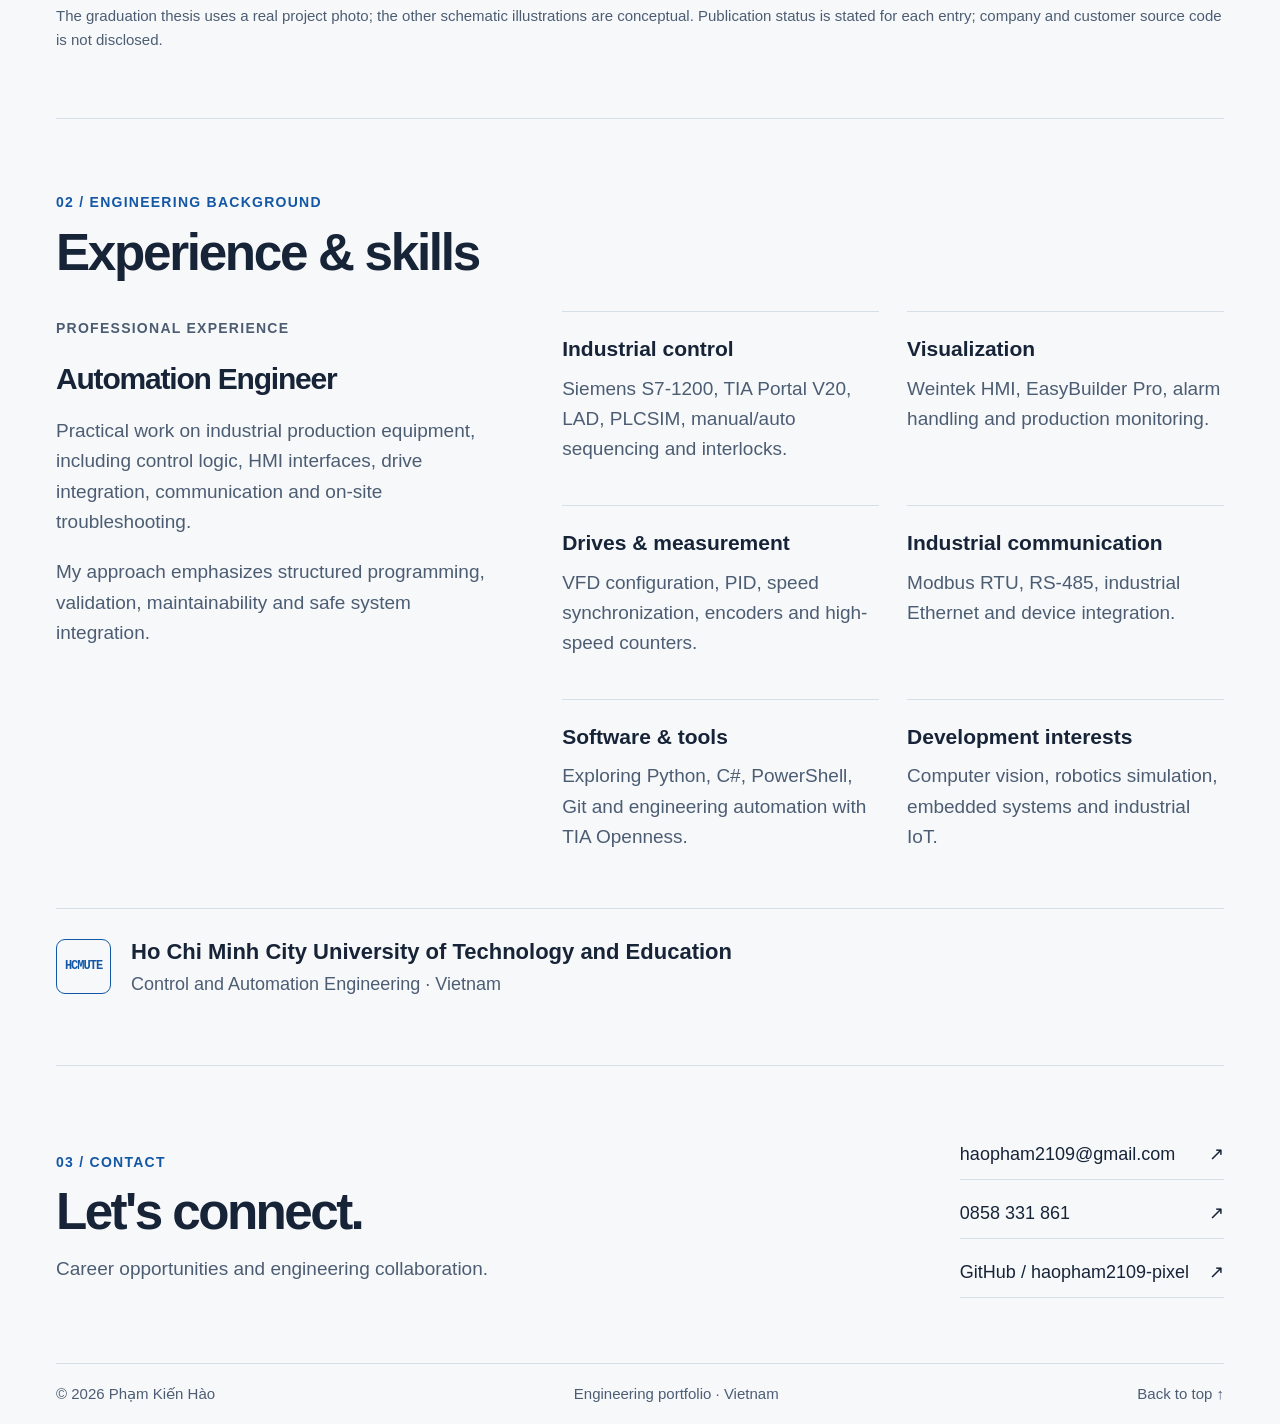
==== commit 8589b84e: "Rename index (1).html to index.html" ====
--- a/index.html
+++ b/index.html
@@ -17,6 +17,16 @@
 @media(max-width:1100px){.wrap{width:calc(100% - 64px)}.hero{gap:32px;padding:64px 0}.nav-links{gap:17px;font-size:16px}.focus-panel{padding:25px}.focus-row strong{font-size:20px}.hero h1{font-size:clamp(45px,6vw,70px)}.brand{font-size:16px}.skills-layout{gap:32px}}
 @media(max-width:800px){.wrap{width:calc(100% - 40px)}.nav-inner{height:70px}.nav-links{display:none;position:absolute;top:70px;left:0;right:0;padding:22px;background:var(--bg);border-bottom:1px solid var(--line);flex-direction:column;align-items:stretch}.nav-links.open{display:flex}.menu{display:grid}.nav-contact{display:none}.hero{grid-template-columns:1fr;gap:30px;padding:48px 0}.hero h1{font-size:clamp(43px,8.7vw,66px)}.hero .intro{font-size:20px}.hero-meta{font-size:15px}.focus-panel{padding:27px}.focus-panel h2{font-size:34px}.section{padding:46px 0}.sectionhead{flex-direction:column;align-items:flex-start;gap:12px}.sectionhead p{max-width:100%;font-size:18px}.projects{grid-template-columns:1fr}.project-content{padding:23px}.project h3{font-size:29px}.skills-layout{grid-template-columns:1fr;gap:25px}.skills{grid-template-columns:1fr}.contact{flex-direction:column;align-items:flex-start;gap:20px;padding:46px 0}.contact-links{min-width:0;width:100%}.page-footer{flex-wrap:wrap}.education strong{font-size:19px}.education p{font-size:17px}}
 @media(max-width:380px){.wrap{width:calc(100% - 28px)}.brand{font-size:14px}.brand .logo{width:36px;height:36px}.theme{width:40px;height:40px}.hero h1{font-size:39px}.hero .intro{font-size:19px}.button{font-size:16px;padding:12px 16px}.focus-panel{padding:21px}.project-content{padding:19px}.project h3{font-size:26px}.project p{font-size:18px}.tags span{font-size:14px}}
+
+/* Thesis project only — preserve all existing V2 layout and typography. */
+.project .art--photo{display:grid;grid-template-columns:1fr 1fr;grid-template-rows:minmax(0,1fr);gap:4px;background:#13253b;}
+.project-photo{display:block;width:100%;height:100%;min-width:0;min-height:0;object-fit:cover;object-position:center;}
+.project .art--photo .project-photo--cad{object-fit:contain;background:#edf0f3;}
+.project .art--photo .art-label{background:rgba(11,27,45,.86);color:#fff;padding:5px 9px;border-radius:4px;}
+.project-bottom.thesis-links{justify-content:flex-start;flex-wrap:wrap;column-gap:17px;row-gap:7px;}
+.project-bottom.thesis-links .textlink{white-space:nowrap;}
+.dialog-links{display:flex;flex-wrap:wrap;gap:10px;margin-top:22px;}
+.dialog-links .button{margin-top:0;}
 </style>
 </head>
 <body>
@@ -32,7 +42,7 @@
 <div class="focus-row"><span>03</span><div><strong>Drives &amp; integration</strong><p>VFD · PID · Encoders · RS485</p></div></div>
 </aside>
 </section>
-<section class="section" id="projects"><div class="sectionhead"><div><span class="mono accent">01 / PORTFOLIO</span><h2>Selected work &amp; projects</h2></div><p>Academic work, industrial experience and personal projects.</p></div><div class="filters" role="group" aria-label="Filter projects" id="filters"><button class="filter" data-filter="all" aria-pressed="true">All work</button><button class="filter" data-filter="academic" aria-pressed="false">Graduation thesis</button><button class="filter" data-filter="plc" aria-pressed="false">PLC</button><button class="filter" data-filter="scada" aria-pressed="false">HMI / SCADA</button><button class="filter" data-filter="ai" aria-pressed="false">AI / Vision</button><button class="filter" data-filter="robot" aria-pressed="false">Robotics</button><button class="filter" data-filter="iot" aria-pressed="false">Embedded / IoT</button><button class="filter" data-filter="software" aria-pressed="false">Software</button></div><div class="projects" id="project-grid"></div><p class="note">Illustrations are conceptual, not screenshots of commissioned systems. Publication status is stated for each entry; company and customer source code is not disclosed.</p></section>
+<section class="section" id="projects"><div class="sectionhead"><div><span class="mono accent">01 / PORTFOLIO</span><h2>Selected work &amp; projects</h2></div><p>Academic work, industrial experience and personal projects.</p></div><div class="filters" role="group" aria-label="Filter projects" id="filters"><button class="filter" data-filter="all" aria-pressed="true">All work</button><button class="filter" data-filter="academic" aria-pressed="false">Graduation thesis</button><button class="filter" data-filter="plc" aria-pressed="false">PLC</button><button class="filter" data-filter="scada" aria-pressed="false">HMI / SCADA</button><button class="filter" data-filter="ai" aria-pressed="false">AI / Vision</button><button class="filter" data-filter="robot" aria-pressed="false">Robotics</button><button class="filter" data-filter="iot" aria-pressed="false">Embedded / IoT</button><button class="filter" data-filter="software" aria-pressed="false">Software</button></div><div class="projects" id="project-grid"></div><p class="note">The graduation thesis uses a real project photo; the other schematic illustrations are conceptual. Publication status is stated for each entry; company and customer source code is not disclosed.</p></section>
 <section class="section" id="expertise"><div class="sectionhead"><div><span class="mono accent">02 / Engineering background</span><h2>Experience & skills</h2></div></div><div class="skills-layout"><div class="experience"><span class="mono muted">Professional experience</span><h3>Automation Engineer</h3><p>Practical work on industrial production equipment, including control logic, HMI interfaces, drive integration, communication and on-site troubleshooting.</p><p>My approach emphasizes structured programming, validation, maintainability and safe system integration.</p></div><div class="skills"><div class="skill"><h3>Industrial control</h3><p>Siemens S7-1200, TIA Portal V20, LAD, PLCSIM, manual/auto sequencing and interlocks.</p></div><div class="skill"><h3>Visualization</h3><p>Weintek HMI, EasyBuilder Pro, alarm handling and production monitoring.</p></div><div class="skill"><h3>Drives & measurement</h3><p>VFD configuration, PID, speed synchronization, encoders and high-speed counters.</p></div><div class="skill"><h3>Industrial communication</h3><p>Modbus RTU, RS-485, industrial Ethernet and device integration.</p></div><div class="skill"><h3>Software & tools</h3><p>Exploring Python, C#, PowerShell, Git and engineering automation with TIA Openness.</p></div><div class="skill"><h3>Development interests</h3><p>Computer vision, robotics simulation, embedded systems and industrial IoT.</p></div></div></div><div class="education"><span class="logo">HCMUTE</span><div><strong>Ho Chi Minh City University of Technology and Education</strong><p>Control and Automation Engineering · Vietnam</p></div></div></section>
 <section class="contact" id="contact"><div><span class="mono accent">03 / Contact</span><h2>Let's connect.</h2><p>Career opportunities and engineering collaboration.</p></div><div class="contact-links"><a href="mailto:haopham2109@gmail.com">haopham2109@gmail.com <span>↗</span></a><a href="tel:+84858331861">0858 331 861 <span>↗</span></a><a href="https://github.com/haopham2109-pixel" target="_blank" rel="noopener">GitHub / haopham2109-pixel <span>↗</span></a></div></section>
 <footer class="page-footer"><span>© 2026 Phạm Kiến Hào</span><span>Engineering portfolio · Vietnam</span><a href="#top">Back to top ↑</a></footer>
@@ -41,7 +51,7 @@
 <script>
 // Add future projects here. Use actual screenshots, verified results and real repository URLs only.
 const data=[
-{cat:'academic',label:'Academic',title:'Graduation thesis',status:'Not published',art:'thesis',desc:'Control and automation engineering — academic project documentation to be added.',tags:['HCMUTE','System design','Validation'],detail:'The exact thesis title, scope and results have not yet been added to this portfolio.',points:['Add the official thesis title and a concise problem statement.','Include your individual contribution, system architecture and actual test results.','Publish authorized source code, report excerpts and demonstration video.']},
+{cat:'academic',label:'Graduation thesis',title:'Digital Twin for Hand Robot',status:'Published · 2026',art:'thesis',photo:'[data-uri]',cadPhoto:'[data-uri]',desc:'Team project: a five-finger robotic hand controlled by camera gestures, YOLO object recognition and ESP32 force-feedback logic, with Unity 3D monitoring.',tags:['MediaPipe','YOLO','ESP32','RFP602','Unity','SolidWorks'],url:'https://github.com/haopham2109-pixel/Graduation-Thesis',source:'https://github.com/haopham2109-pixel/Graduation-Thesis/tree/main/02_Source_Code',pdf:'https://github.com/haopham2109-pixel/Graduation-Thesis/blob/main/01_Documentation/Reports/DATN_HAO_ANH.pdf',detail:'A 2026 HCMUTE team graduation thesis by Phạm Kiến Hào and Huỳnh Ngọc Hoàng Anh, supervised by Dr. Trần Vi Đô. Python uses MediaPipe to interpret finger gestures and YOLO to identify selected objects. ESP32 drives five tendon-actuated servo fingers and reads RFP602 sensors. Unity and a Web Dashboard display command states and sensor data. The digital twin does not independently measure joint positions.',points:['Designed and built a five-finger tendon-driven prototype with SolidWorks mechanical models and ESP32 servo control.','Implemented hand-gesture tracking, test-object recognition and per-finger contact/force monitoring.','Integrated Python, USB Serial, ESP32, Unity Digital Twin and Web Dashboard.','The thesis reports 8 successful grasps in 8 trials across three predefined objects; this is a small laboratory evaluation, not an industrial performance claim.']},
 {cat:'plc',label:'Industrial automation',title:'Industrial PLC control',status:'Work experience',art:'plc',desc:'Machine sequencing, motor synchronization, drive control and encoder-based measurement.',tags:['S7-1200','TIA Portal','LAD','VFD'],detail:'An overview of practical industrial automation experience, not a downloadable company project.',points:['PLC control logic and manual/automatic operating sequences.','Motor speed synchronization, drive configuration and measurement integration.','Simulation, interlock validation and on-site troubleshooting.']},
 {cat:'scada',label:'Industrial visualization',title:'HMI & SCADA systems',status:'Work / interests',art:'scada',desc:'Operator interfaces, alarms and process visualization; web monitoring as a development area.',tags:['Weintek','EasyBuilder Pro','SCADA'],detail:'HMI development experience and an area for future public SCADA demonstrations.',points:['Operator controls and machine status visualization.','Alarm management and production values.','A separate public SCADA demonstration can be added when available.']},
 {cat:'ai',label:'Intelligent systems',title:'AI & computer vision',status:'Development area',art:'vision',desc:'Exploring image processing, detection and machine vision for industrial applications.',tags:['Python','OpenCV','Machine vision'],detail:'A portfolio category for future AI and computer vision projects. No completed public project or accuracy metric is claimed.',points:['Add a real dataset and explain the inspection problem.','Document the method, test procedure and actual evaluation metrics.']},
@@ -53,9 +63,33 @@
 const drawings={thesis:'<rect x="72" y="24" width="116" height="91" rx="3"/><path d="M86 44h87M86 54h64M86 65h87M86 76h38M86 87h87"/><path d="M205 35h55v68h-55zM214 47h35M214 57h35M214 67h35M214 77h35"/><path d="M188 64h17" stroke-dasharray="3 4"/>',plc:'<rect x="70" y="28" width="180" height="81" rx="3"/><rect x="80" y="35" width="57" height="67" rx="2"/><path d="M147 35v67m26-67v67m26-67v67m26-67v67M88 59h40M88 69h40M88 79h40M88 89h40"/><path d="M159 55v37m26-37v37m26-37v37m26-37v37" stroke-dasharray="4 4"/><circle cx="90" cy="45" r="3"/><circle cx="159" cy="45" r="3"/><circle cx="185" cy="45" r="3"/><circle cx="211" cy="45" r="3"/>',scada:'<rect x="49" y="26" width="222" height="92" rx="4"/><path d="M58 38h204M58 49h68v59H58zM135 49h126v59H135zM145 95l15-18 15 8 19-22 19 17 19-12 18 10M68 64h48M68 77h48M68 90h48"/><circle cx="72" cy="32" r="1"/><circle cx="78" cy="32" r="1"/>',vision:'<path d="M60 44V28h24m152 0h24v16m0 51v16h-24m-152 0H60V95"/><rect x="113" y="46" width="92" height="54" stroke-dasharray="5 3"/><path d="M126 87l19-28 17 19 13-11 18 20zM160 28v83M60 70h200" opacity=".55"/><circle cx="160" cy="70" r="5"/>',robot:'<path d="M75 111h94M98 111V96h49v15M121 95l33-36 45 12 25-32" stroke-width="11" stroke-linecap="round" stroke-linejoin="round"/><g fill="#14232d"><circle cx="121" cy="95" r="9"/><circle cx="154" cy="59" r="9"/><circle cx="199" cy="71" r="8"/><circle cx="224" cy="39" r="6"/></g><path d="M224 39h23v21m-9 0h18m-14 0v11m10-11v11"/><path d="M55 119h218" stroke-dasharray="4 4"/>',iot:'<rect x="90" y="28" width="140" height="83" rx="4"/><rect x="126" y="47" width="65" height="44" rx="2"/><path d="M101 37v65m118-65v65M115 37v65m91-65v65M134 56h49v26h-49zM60 68h30m140 0h30M150 28V14h72"/><path d="M245 27q12-13 24 0m-20 6q8-9 16 0m-12 6q4-5 8 0"/>',game:'<path d="M64 102c22-14 43-14 66 0s45 14 67 0 43-14 65 0M65 113c22-14 43-14 66 0s45 14 67 0 43-14 65 0M98 79l28 15h72l29-28-83 12-16-16-23 4zM145 78l16-27h28l9 16M161 51l-13-14h-12"/><path d="M64 39h37m-27 9h45M229 51h28" stroke-dasharray="5 4"/>'};
 function art(key){return `<svg viewBox="0 0 320 140" aria-hidden="true"><defs><pattern id="p-${key}" width="18" height="18" patternUnits="userSpaceOnUse"><path d="M18 0H0V18" fill="none" stroke="#2a3e49" stroke-width=".7"/></pattern></defs><rect width="320" height="140" fill="url(#p-${key})"/><g fill="none" stroke="currentColor" stroke-width="1.35" stroke-linejoin="round">${drawings[key]||drawings.thesis}</g></svg>`}
 const grid=document.querySelector('#project-grid');
-data.forEach((p,i)=>{let el=document.createElement('article');el.className='project';el.dataset.category=p.cat;el.innerHTML=`<div class="art">${art(p.art)}<span class="art-label mono">FIG / ${String(i+1).padStart(2,'0')}</span></div><div class="project-content"><div class="project-top"><span class="category mono">${p.label}</span><span class="status">${p.status}</span></div><h3>${p.title}</h3><p>${p.desc}</p><div class="tags">${p.tags.map(t=>`<span>${t}</span>`).join('')}</div><div class="project-bottom"><button data-index="${i}">View details ↗</button>${p.url?`<a class="textlink" href="${p.url}" target="_blank" rel="noopener">GitHub ↗</a>`:`<small>Overview</small>`}</div></div>`;grid.append(el)});
+data.forEach((p,i)=>{
+  const el=document.createElement('article');
+  el.className='project';el.dataset.category=p.cat;
+  const artwork=p.photo
+    ? `<img class="project-photo" src="${p.photo}" alt="Physical robotic hand prototype gripping an orange, from the graduation thesis" loading="lazy" decoding="async">${p.cadPhoto?`<img class="project-photo project-photo--cad" src="${p.cadPhoto}" alt="SolidWorks CAD design of the team's five-finger robotic hand" loading="lazy" decoding="async">`:''}`
+    : art(p.art);
+  const links=p.pdf
+    ? `<div class="project-bottom thesis-links"><button data-index="${i}">View details ↗</button><a class="textlink" href="${p.url}" target="_blank" rel="noopener">GitHub ↗</a><a class="textlink" href="${p.pdf}" target="_blank" rel="noopener">Thesis PDF ↗</a></div>`
+    : `<div class="project-bottom"><button data-index="${i}">View details ↗</button>${p.url?`<a class="textlink" href="${p.url}" target="_blank" rel="noopener">GitHub ↗</a>`:`<small>Overview</small>`}</div>`;
+  el.innerHTML=`<div class="art${p.photo?' art--photo':''}">${artwork}<span class="art-label mono">${p.photo?'PROJECT PHOTO + CAD':`FIG / ${String(i+1).padStart(2,'0')}`}</span></div><div class="project-content"><div class="project-top"><span class="category mono">${p.label}</span><span class="status">${p.status}</span></div><h3>${p.title}</h3><p>${p.desc}</p><div class="tags">${p.tags.map(t=>`<span>${t}</span>`).join('')}</div>${links}</div>`;
+  grid.append(el);
+});
 const buttons=[...document.querySelectorAll('.filter')];buttons.forEach(b=>b.addEventListener('click',()=>{buttons.forEach(x=>x.setAttribute('aria-pressed',String(x===b)));document.querySelectorAll('.project').forEach(p=>p.hidden=b.dataset.filter!=='all'&&p.dataset.category!==b.dataset.filter)}));
-const dialog=document.querySelector('#details');grid.addEventListener('click',e=>{const b=e.target.closest('[data-index]');if(!b)return;const p=data[+b.dataset.index];document.querySelector('#detail-category').textContent=p.label+' / '+p.status;document.querySelector('#detail-content').innerHTML=`<h2 id="detail-title">${p.title}</h2><p>${p.detail}</p><h3>${p.cat==='academic'||['ai','robot','iot'].includes(p.cat)?'Planned documentation':'Scope & evidence'}</h3><ul>${p.points.map(s=>`<li>${s}</li>`).join('')}</ul>${p.url?`<a class="button primary" href="${p.url}" target="_blank" rel="noopener">Open repository ↗</a>`:''}`;dialog.showModal()});document.querySelector('#close').addEventListener('click',()=>dialog.close());dialog.addEventListener('click',e=>{if(e.target===dialog){const r=dialog.getBoundingClientRect();if(e.clientX<r.left||e.clientX>r.right||e.clientY<r.top||e.clientY>r.bottom)dialog.close()}});
+const dialog=document.querySelector('#details');
+grid.addEventListener('click',e=>{
+  const b=e.target.closest('[data-index]');if(!b)return;
+  const p=data[+b.dataset.index];
+  document.querySelector('#detail-category').textContent=p.label+' / '+p.status;
+  const heading=p.pdf?'Technical highlights':(p.cat==='academic'||['ai','robot','iot'].includes(p.cat)?'Planned documentation':'Scope & evidence');
+  const links=p.pdf
+    ? `<div class="dialog-links"><a class="button primary" href="${p.url}" target="_blank" rel="noopener">View project ↗</a><a class="button" href="${p.source}" target="_blank" rel="noopener">Source code ↗</a><a class="button" href="${p.pdf}" target="_blank" rel="noopener">Thesis PDF ↗</a></div>`
+    : (p.url?`<a class="button primary" href="${p.url}" target="_blank" rel="noopener">Open repository ↗</a>`:'');
+  document.querySelector('#detail-content').innerHTML=`<h2 id="detail-title">${p.title}</h2><p>${p.detail}</p><h3>${heading}</h3><ul>${p.points.map(s=>`<li>${s}</li>`).join('')}</ul>${links}`;
+  dialog.showModal();
+});
+document.querySelector('#close').addEventListener('click',()=>dialog.close());
+dialog.addEventListener('click',e=>{if(e.target===dialog){const r=dialog.getBoundingClientRect();if(e.clientX<r.left||e.clientX>r.right||e.clientY<r.top||e.clientY>r.bottom)dialog.close()}});
 const theme=document.querySelector('#theme');function setTheme(t){document.documentElement.dataset.theme=t;theme.setAttribute('aria-label',`Switch to ${t==='dark'?'light':'dark'} theme`);try{localStorage.setItem('pkh-theme-v2',t)}catch{}}try{if(['dark','light'].includes(localStorage.getItem('pkh-theme-v2')))setTheme(localStorage.getItem('pkh-theme-v2'))}catch{}theme.addEventListener('click',()=>setTheme(document.documentElement.dataset.theme==='dark'?'light':'dark'));
 const menu=document.querySelector('#menu'),nav=document.querySelector('#navigation');function toggleMenu(v){nav.classList.toggle('open',v);menu.setAttribute('aria-expanded',String(v));menu.setAttribute('aria-label',v?'Close navigation':'Open navigation')}menu.addEventListener('click',()=>toggleMenu(!nav.classList.contains('open')));nav.querySelectorAll('a').forEach(a=>a.addEventListener('click',()=>toggleMenu(false)));
 </script>
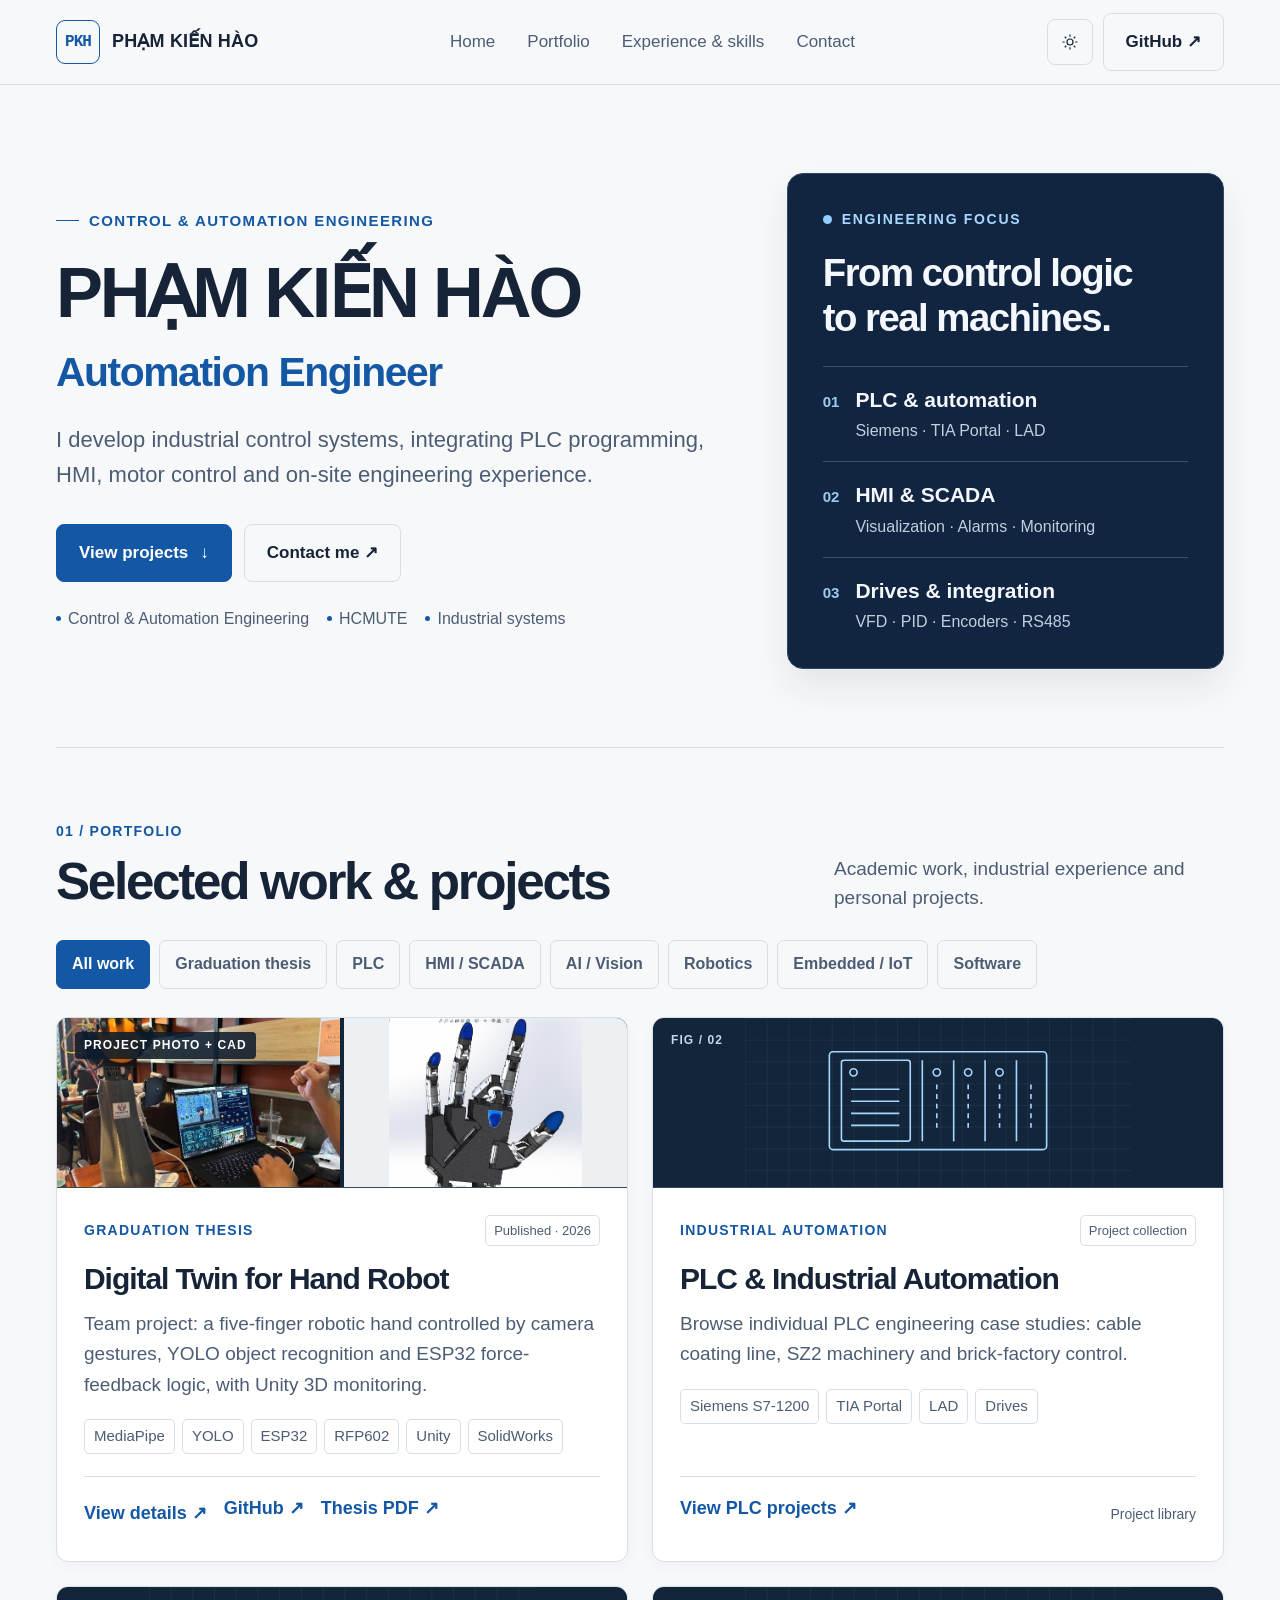
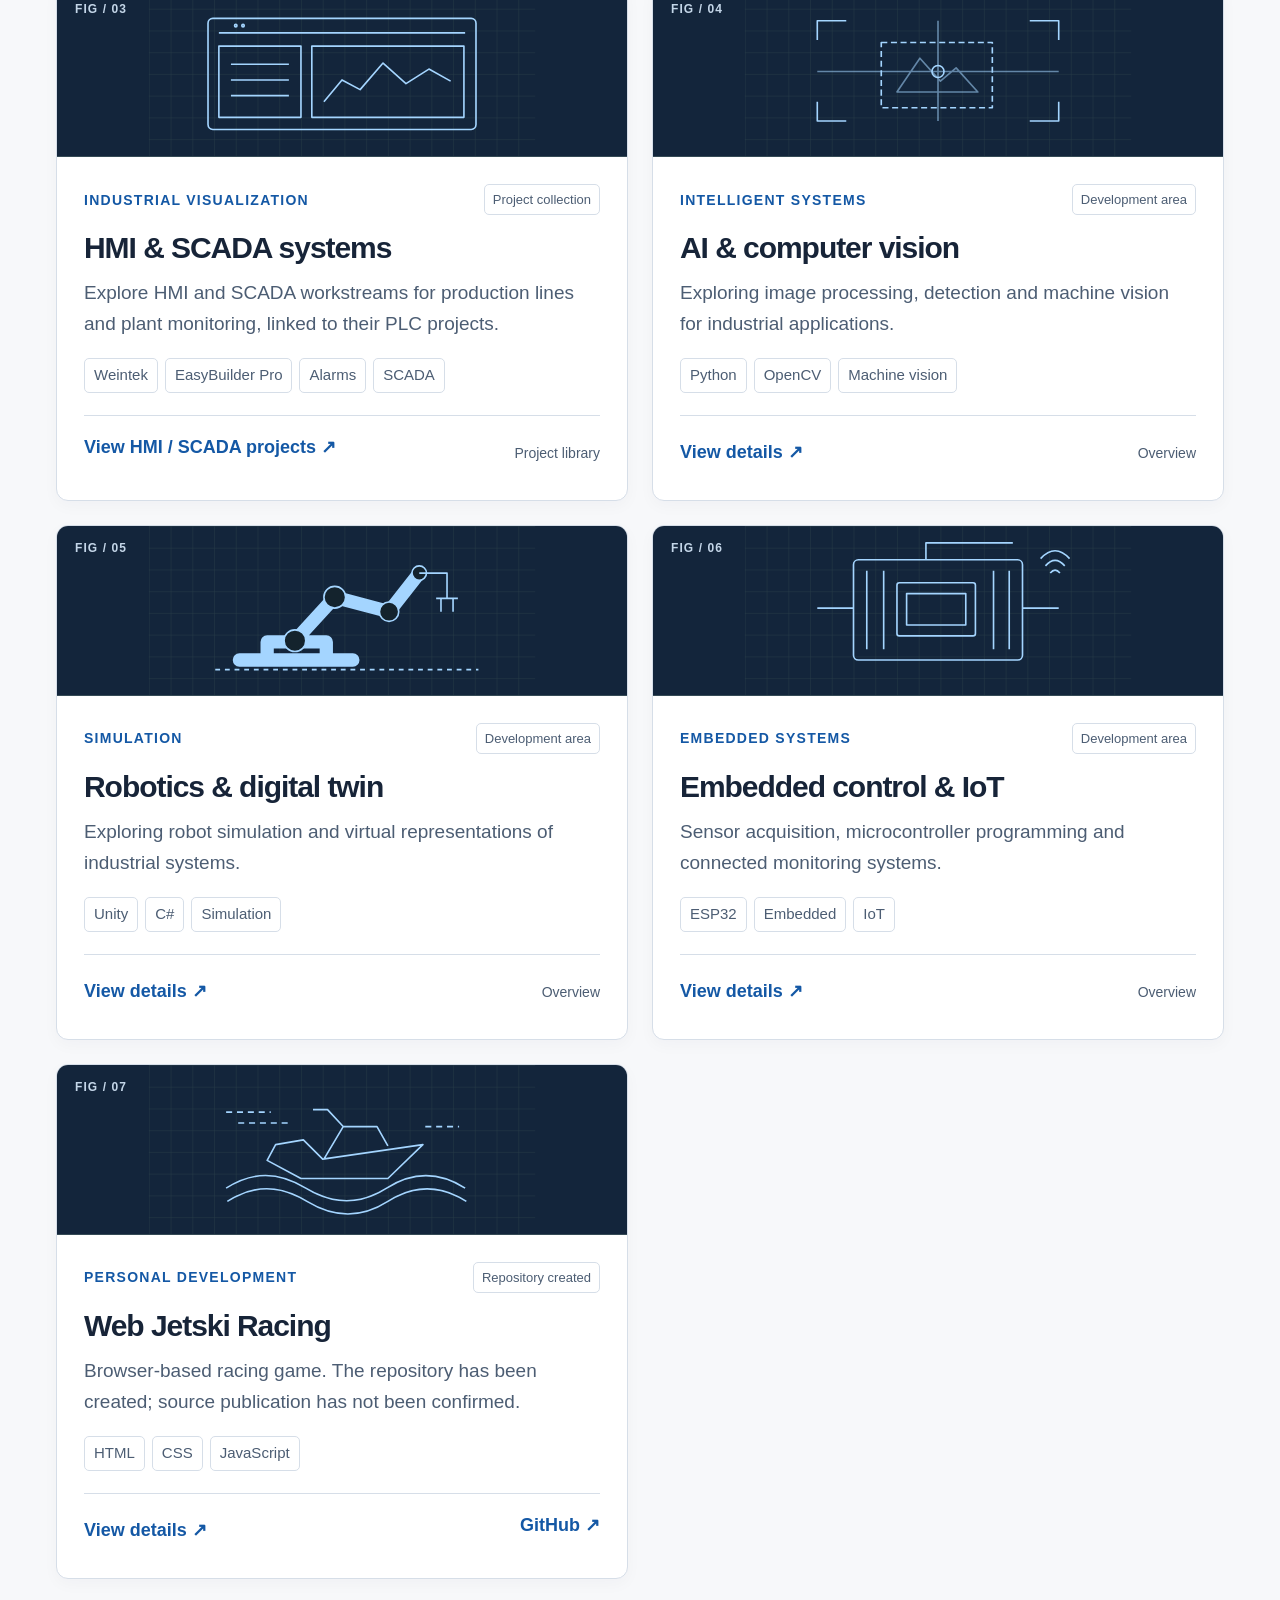
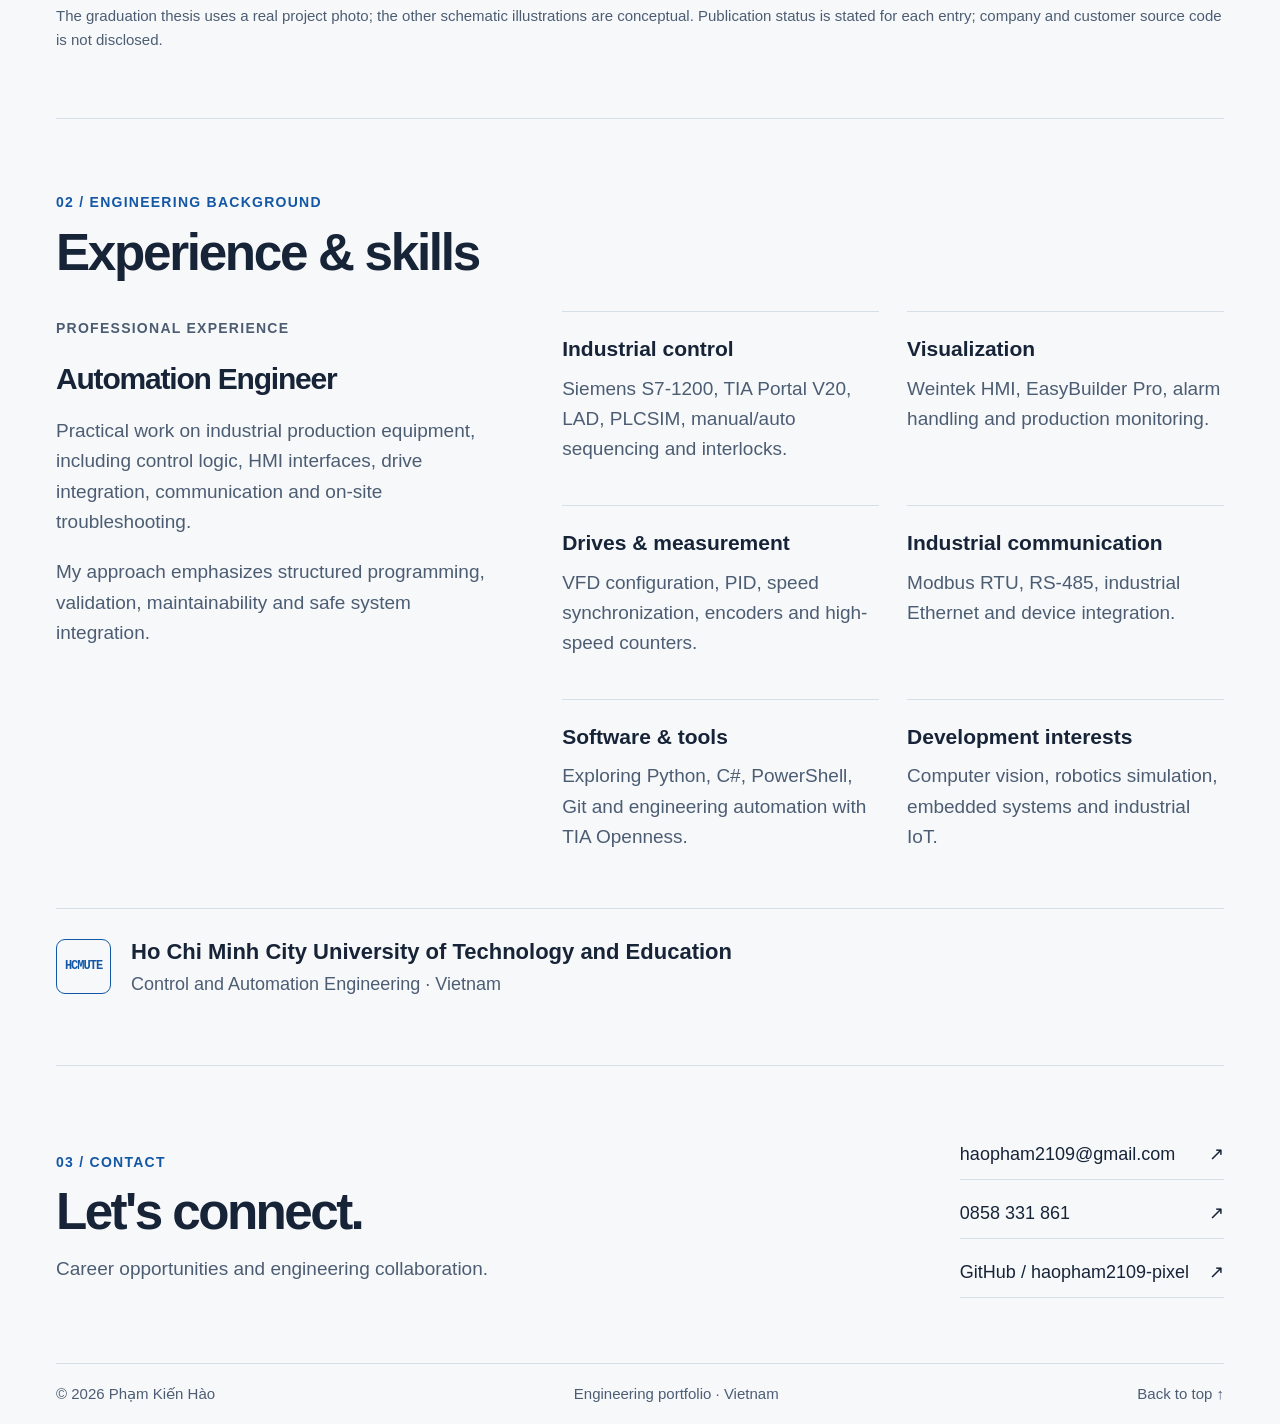
==== commit 9f5d2e76: "Add files via upload" ====
--- a/index.html
+++ b/index.html
@@ -52,8 +52,8 @@
 // Add future projects here. Use actual screenshots, verified results and real repository URLs only.
 const data=[
 {cat:'academic',label:'Graduation thesis',title:'Digital Twin for Hand Robot',status:'Published · 2026',art:'thesis',photo:'[data-uri]',cadPhoto:'[data-uri]',desc:'Team project: a five-finger robotic hand controlled by camera gestures, YOLO object recognition and ESP32 force-feedback logic, with Unity 3D monitoring.',tags:['MediaPipe','YOLO','ESP32','RFP602','Unity','SolidWorks'],url:'https://github.com/haopham2109-pixel/Graduation-Thesis',source:'https://github.com/haopham2109-pixel/Graduation-Thesis/tree/main/02_Source_Code',pdf:'https://github.com/haopham2109-pixel/Graduation-Thesis/blob/main/01_Documentation/Reports/DATN_HAO_ANH.pdf',detail:'A 2026 HCMUTE team graduation thesis by Phạm Kiến Hào and Huỳnh Ngọc Hoàng Anh, supervised by Dr. Trần Vi Đô. Python uses MediaPipe to interpret finger gestures and YOLO to identify selected objects. ESP32 drives five tendon-actuated servo fingers and reads RFP602 sensors. Unity and a Web Dashboard display command states and sensor data. The digital twin does not independently measure joint positions.',points:['Designed and built a five-finger tendon-driven prototype with SolidWorks mechanical models and ESP32 servo control.','Implemented hand-gesture tracking, test-object recognition and per-finger contact/force monitoring.','Integrated Python, USB Serial, ESP32, Unity Digital Twin and Web Dashboard.','The thesis reports 8 successful grasps in 8 trials across three predefined objects; this is a small laboratory evaluation, not an industrial performance claim.']},
-{cat:'plc',label:'Industrial automation',title:'Industrial PLC control',status:'Work experience',art:'plc',desc:'Machine sequencing, motor synchronization, drive control and encoder-based measurement.',tags:['S7-1200','TIA Portal','LAD','VFD'],detail:'An overview of practical industrial automation experience, not a downloadable company project.',points:['PLC control logic and manual/automatic operating sequences.','Motor speed synchronization, drive configuration and measurement integration.','Simulation, interlock validation and on-site troubleshooting.']},
-{cat:'scada',label:'Industrial visualization',title:'HMI & SCADA systems',status:'Work / interests',art:'scada',desc:'Operator interfaces, alarms and process visualization; web monitoring as a development area.',tags:['Weintek','EasyBuilder Pro','SCADA'],detail:'HMI development experience and an area for future public SCADA demonstrations.',points:['Operator controls and machine status visualization.','Alarm management and production values.','A separate public SCADA demonstration can be added when available.']},
+{cat:'plc',label:'Industrial automation',title:'PLC & Industrial Automation',status:'Project collection',art:'plc',desc:'Browse individual PLC engineering case studies: cable coating line, SZ2 machinery and brick-factory control.',tags:['Siemens S7-1200','TIA Portal','LAD','Drives'],collection:'plc-projects.html',detail:'Individual PLC control systems, including machine sequences, speed synchronization and engineering validation.'},
+{cat:'scada',label:'Industrial visualization',title:'HMI & SCADA systems',status:'Project collection',art:'scada',desc:'Explore HMI and SCADA workstreams for production lines and plant monitoring, linked to their PLC projects.',tags:['Weintek','EasyBuilder Pro','Alarms','SCADA'],collection:'scada-projects.html',detail:'Visualization and supervision projects for industrial control systems.'},
 {cat:'ai',label:'Intelligent systems',title:'AI & computer vision',status:'Development area',art:'vision',desc:'Exploring image processing, detection and machine vision for industrial applications.',tags:['Python','OpenCV','Machine vision'],detail:'A portfolio category for future AI and computer vision projects. No completed public project or accuracy metric is claimed.',points:['Add a real dataset and explain the inspection problem.','Document the method, test procedure and actual evaluation metrics.']},
 {cat:'robot',label:'Simulation',title:'Robotics & digital twin',status:'Development area',art:'robot',desc:'Exploring robot simulation and virtual representations of industrial systems.',tags:['Unity','C#','Simulation'],detail:'A planned portfolio category for robotics and simulation work.',points:['Add a functional robot or industrial simulation.','Document the control model and a reproducible demonstration.']},
 {cat:'iot',label:'Embedded systems',title:'Embedded control & IoT',status:'Development area',art:'iot',desc:'Sensor acquisition, microcontroller programming and connected monitoring systems.',tags:['ESP32','Embedded','IoT'],detail:'A portfolio category for future embedded and industrial IoT demonstrations.',points:['Add the actual circuit, hardware list and firmware.','Document communication, testing and measured results.']},
@@ -69,7 +69,9 @@
   const artwork=p.photo
     ? `<img class="project-photo" src="${p.photo}" alt="Physical robotic hand prototype gripping an orange, from the graduation thesis" loading="lazy" decoding="async">${p.cadPhoto?`<img class="project-photo project-photo--cad" src="${p.cadPhoto}" alt="SolidWorks CAD design of the team's five-finger robotic hand" loading="lazy" decoding="async">`:''}`
     : art(p.art);
-  const links=p.pdf
+  const links=p.collection
+    ? `<div class="project-bottom"><a class="textlink collection-link" href="${p.collection}" aria-label="Explore ${p.title} projects">View ${p.cat==='plc'?'PLC':'HMI / SCADA'} projects ↗</a><small>Project library</small></div>`
+    : p.pdf
     ? `<div class="project-bottom thesis-links"><button data-index="${i}">View details ↗</button><a class="textlink" href="${p.url}" target="_blank" rel="noopener">GitHub ↗</a><a class="textlink" href="${p.pdf}" target="_blank" rel="noopener">Thesis PDF ↗</a></div>`
     : `<div class="project-bottom"><button data-index="${i}">View details ↗</button>${p.url?`<a class="textlink" href="${p.url}" target="_blank" rel="noopener">GitHub ↗</a>`:`<small>Overview</small>`}</div>`;
   el.innerHTML=`<div class="art${p.photo?' art--photo':''}">${artwork}<span class="art-label mono">${p.photo?'PROJECT PHOTO + CAD':`FIG / ${String(i+1).padStart(2,'0')}`}</span></div><div class="project-content"><div class="project-top"><span class="category mono">${p.label}</span><span class="status">${p.status}</span></div><h3>${p.title}</h3><p>${p.desc}</p><div class="tags">${p.tags.map(t=>`<span>${t}</span>`).join('')}</div>${links}</div>`;
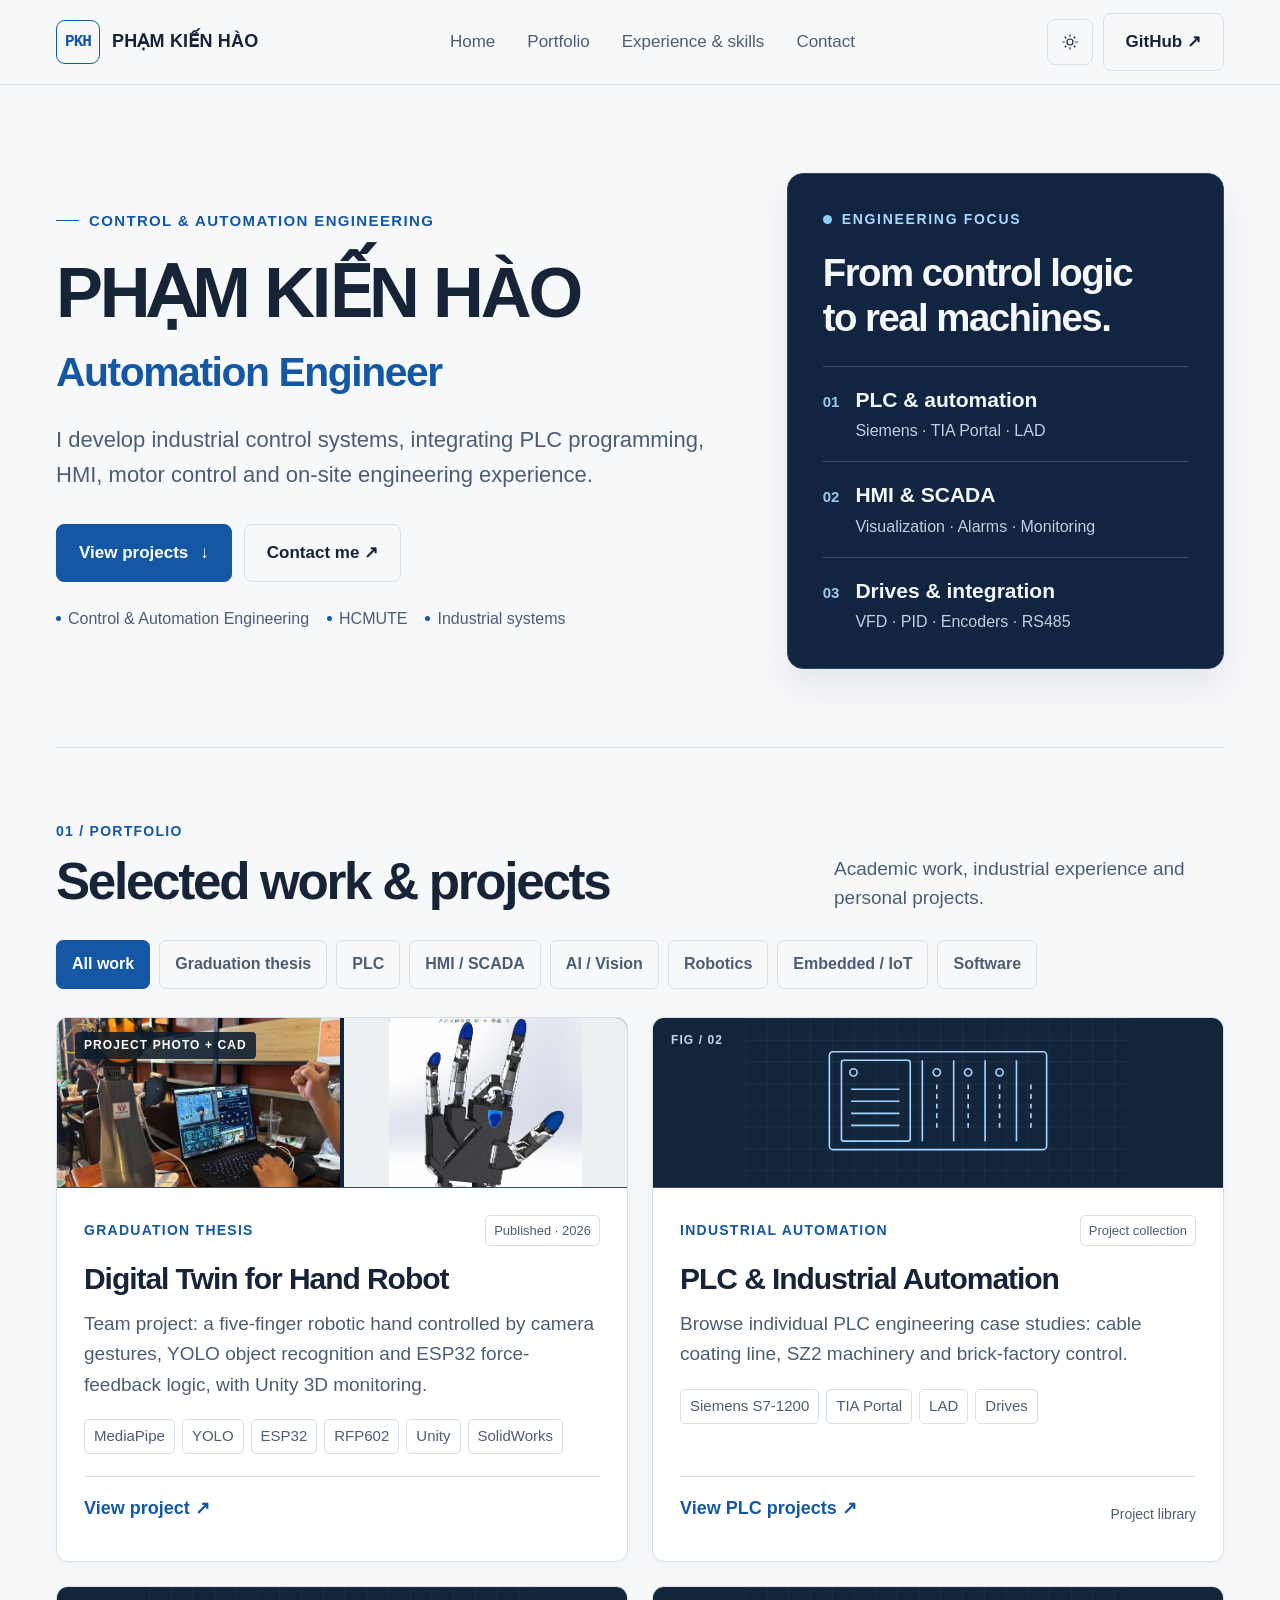
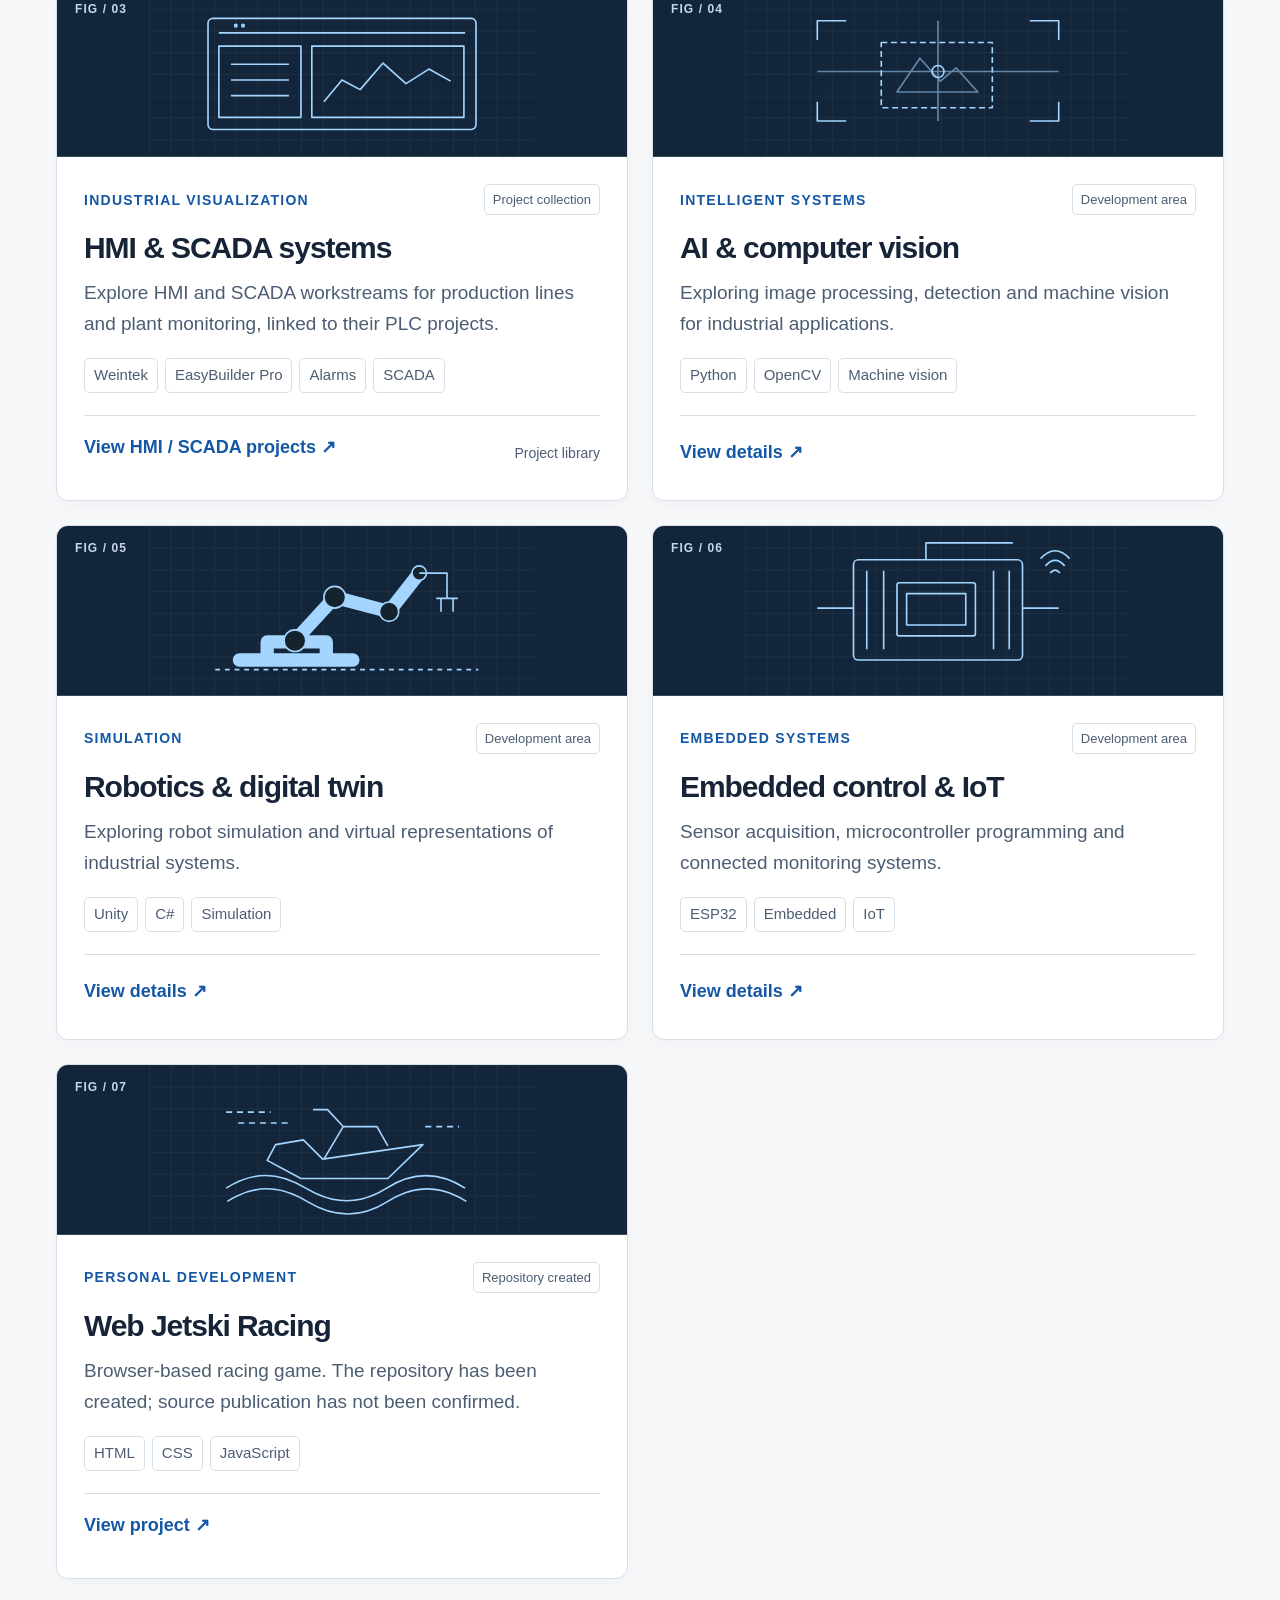
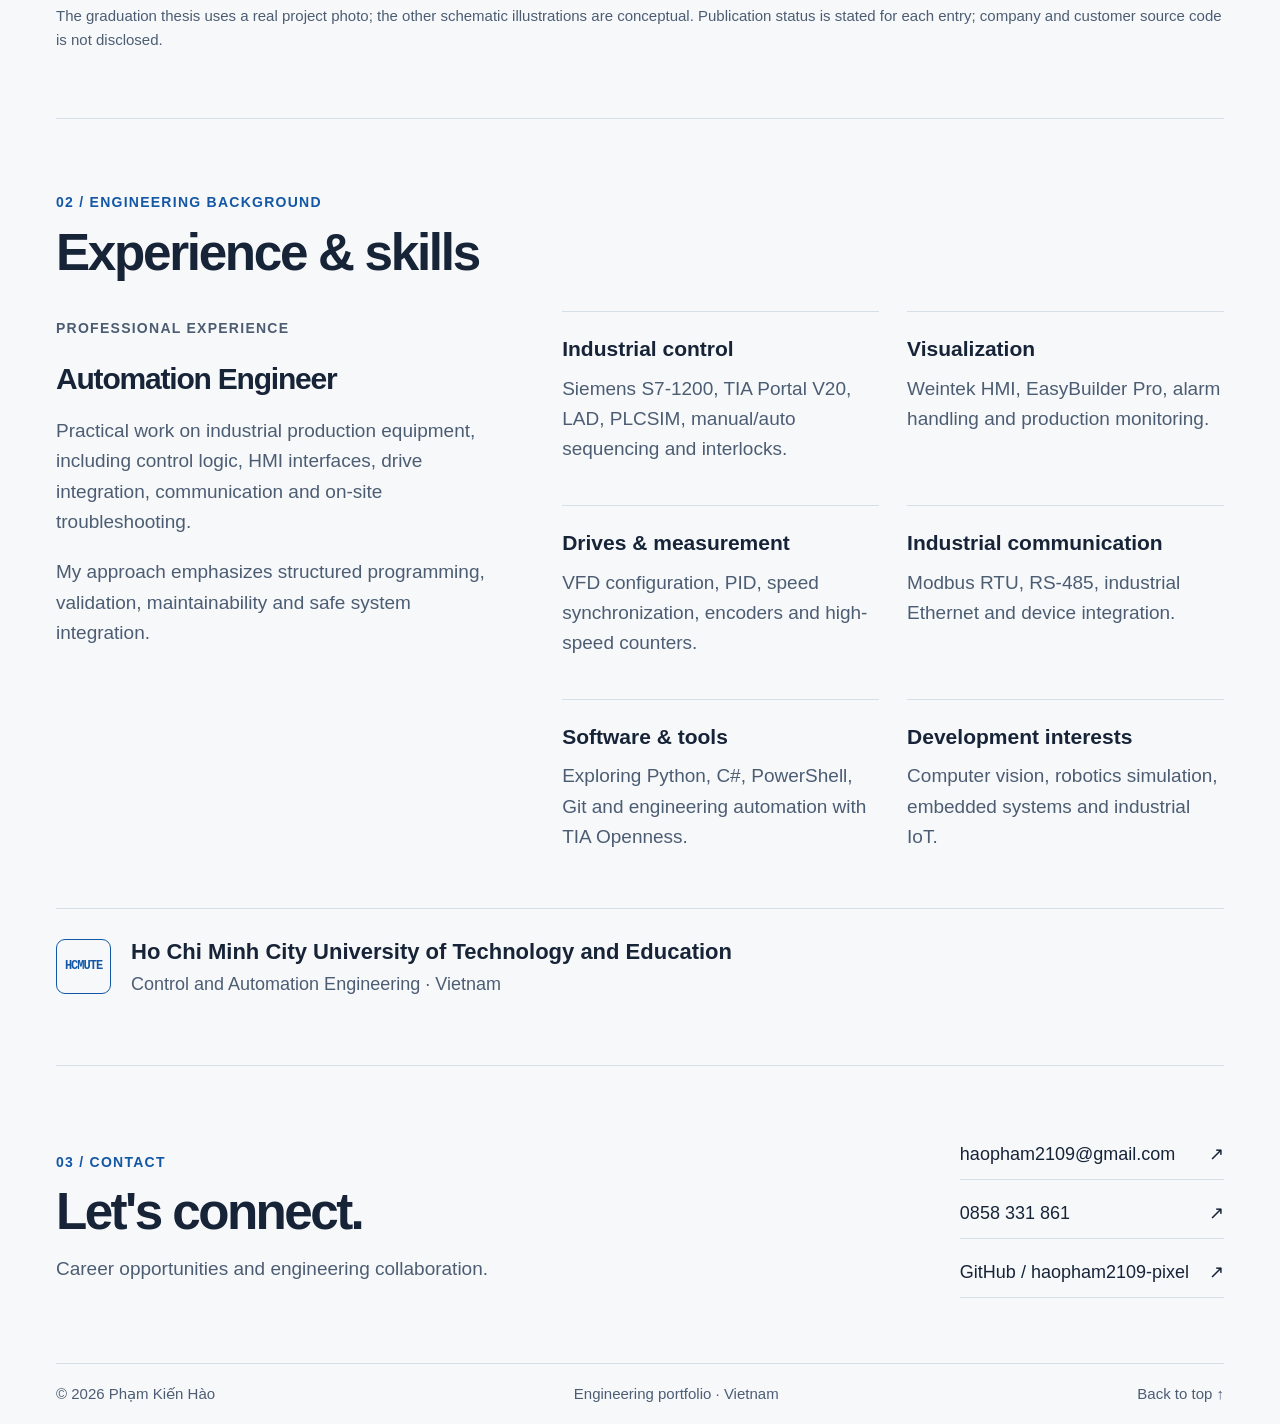
==== commit e7caf14a: "Use single View project link with live file browser" ====
--- a/index.html
+++ b/index.html
@@ -72,8 +72,8 @@
   const links=p.collection
     ? `<div class="project-bottom"><a class="textlink collection-link" href="${p.collection}" aria-label="Explore ${p.title} projects">View ${p.cat==='plc'?'PLC':'HMI / SCADA'} projects ↗</a><small>Project library</small></div>`
     : p.pdf
-    ? `<div class="project-bottom thesis-links"><button data-index="${i}">View details ↗</button><a class="textlink" href="${p.url}" target="_blank" rel="noopener">GitHub ↗</a><a class="textlink" href="${p.pdf}" target="_blank" rel="noopener">Thesis PDF ↗</a></div>`
-    : `<div class="project-bottom"><button data-index="${i}">View details ↗</button>${p.url?`<a class="textlink" href="${p.url}" target="_blank" rel="noopener">GitHub ↗</a>`:`<small>Overview</small>`}</div>`;
+    ? `<div class="project-bottom"><a class="textlink" href="project-files.html?repo=Graduation-Thesis">View project ↗</a></div>`
+    : `<div class="project-bottom">${p.url?`<a class="textlink" href="project-files.html?repo=${encodeURIComponent(p.url.split('/').pop())}">View project ↗</a>`:`<button data-index="${i}">View details ↗</button>`}</div>`;
   el.innerHTML=`<div class="art${p.photo?' art--photo':''}">${artwork}<span class="art-label mono">${p.photo?'PROJECT PHOTO + CAD':`FIG / ${String(i+1).padStart(2,'0')}`}</span></div><div class="project-content"><div class="project-top"><span class="category mono">${p.label}</span><span class="status">${p.status}</span></div><h3>${p.title}</h3><p>${p.desc}</p><div class="tags">${p.tags.map(t=>`<span>${t}</span>`).join('')}</div>${links}</div>`;
   grid.append(el);
 });
@@ -85,8 +85,8 @@
   document.querySelector('#detail-category').textContent=p.label+' / '+p.status;
   const heading=p.pdf?'Technical highlights':(p.cat==='academic'||['ai','robot','iot'].includes(p.cat)?'Planned documentation':'Scope & evidence');
   const links=p.pdf
-    ? `<div class="dialog-links"><a class="button primary" href="${p.url}" target="_blank" rel="noopener">View project ↗</a><a class="button" href="${p.source}" target="_blank" rel="noopener">Source code ↗</a><a class="button" href="${p.pdf}" target="_blank" rel="noopener">Thesis PDF ↗</a></div>`
-    : (p.url?`<a class="button primary" href="${p.url}" target="_blank" rel="noopener">Open repository ↗</a>`:'');
+    ? `<div class="dialog-links"><a class="button primary" href="project-files.html?repo=Graduation-Thesis">View project ↗</a></div>`
+    : (p.url?`<a class="button primary" href="project-files.html?repo=${encodeURIComponent(p.url.split('/').pop())}">View project ↗</a>`:'');
   document.querySelector('#detail-content').innerHTML=`<h2 id="detail-title">${p.title}</h2><p>${p.detail}</p><h3>${heading}</h3><ul>${p.points.map(s=>`<li>${s}</li>`).join('')}</ul>${links}`;
   dialog.showModal();
 });
